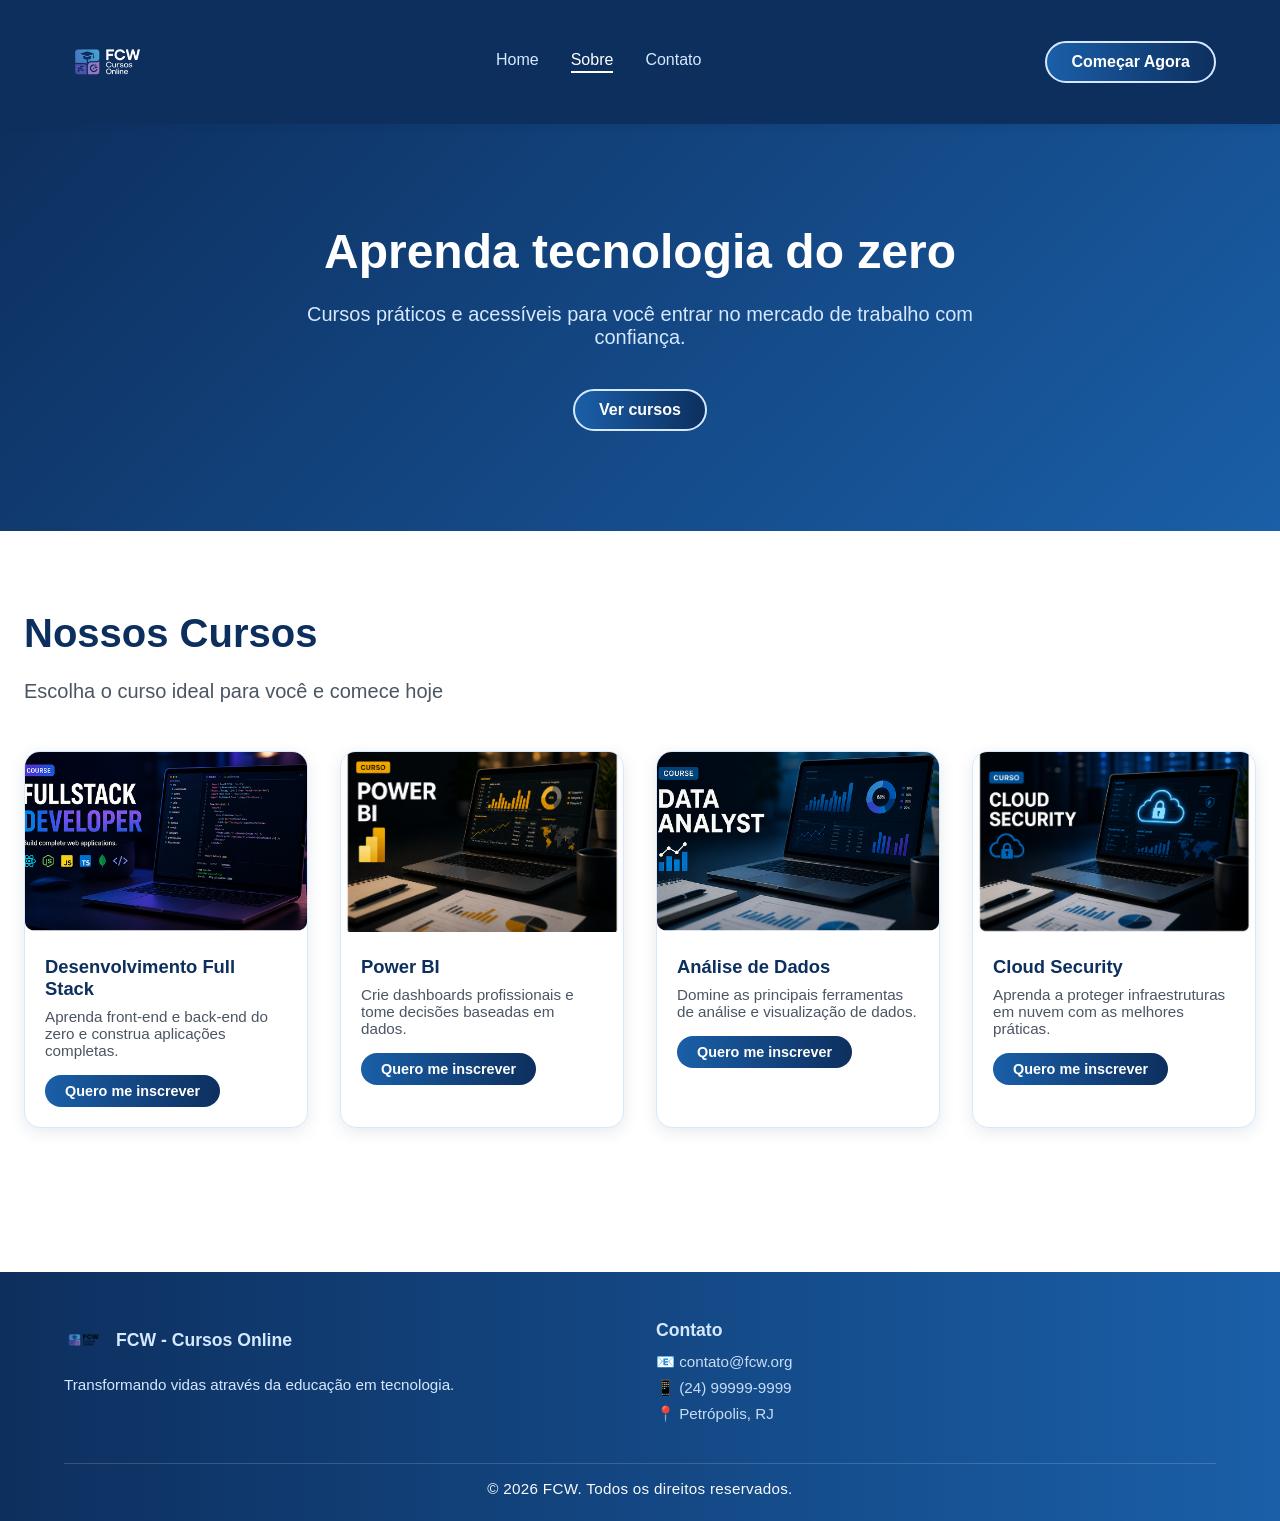
==== index.html @ c88a303c "Realizei algumas alteracoes" ====
<!DOCTYPE html>
<html lang="pt-BR">
<head>
    <meta charset="UTF-8">
    <meta name="viewport" content="width=device-width, initial-scale=1.0">
    <link rel="stylesheet" href="css/style.css">
    <script src = "/js/script.js"></script>
    <title>FCW Cursos</title>
</head>
<body>
   <header class="header">
    <div class="container header-content">
      <a href="../index.html" class="logo">
        <img src="./img/Logo_white_text.png" alt="Logo FCW Cursos Online">
      </a>
      <nav class="nav">
        <a href="../index.html" class="nav-link">Home</a>
        <a href="./pages/aboutus.html" class="nav-link active">Sobre</a>
        <a href="./pages/contact.html" class="nav-link">Contato</a>
      </nav>
      <a href="../index.html#start" class="btn-primary">Começar Agora</a>
    </div>
  </header>

  <section class="hero-index" id="start">
        <div class="container hero-index__conteudo">
            <h1 class="hero-index__titulo">Aprenda tecnologia do zero</h1>
            <p class="hero-index__subtitulo">
                Cursos práticos e acessíveis para você entrar no mercado de trabalho com confiança.
            </p>
            <a href="#cursos" class="btn-primary">Ver cursos</a>
        </div>
    </section>
 
    <!-- Cursos -->
    <main id="cursos" class="section">
        <div class="container">
            <div class="text-center mb-12">
                <h2 class="section-title">Nossos Cursos</h2>
                <p class="section-subtitle">Escolha o curso ideal para você e comece hoje</p>
            </div>
 
            <div class="grid-cursos">
 
                <div class="curso-card">
                    <img src="img/FullStack.png" alt="Curso Desenvolvimento Full Stack" class="curso-card__img">
                    <div class="curso-card__corpo">
                        <h3 class="curso-card__titulo">Desenvolvimento Full Stack</h3>
                        <p class="curso-card__texto">Aprenda front-end e back-end do zero e construa aplicações completas.</p>
                        <a href="pages/contact.html" class="curso-card__btn">Quero me inscrever</a>
                    </div>
                </div>
 
                <div class="curso-card">
                    <img src="img/PowerBI.png" alt="Curso Power BI" class="curso-card__img">
                    <div class="curso-card__corpo">
                        <h3 class="curso-card__titulo">Power BI</h3>
                        <p class="curso-card__texto">Crie dashboards profissionais e tome decisões baseadas em dados.</p>
                        <a href="pages/contact.html" class="curso-card__btn">Quero me inscrever</a>
                    </div>
                </div>
 
                <div class="curso-card">
                    <img src="img/Analise_de_dados.png" alt="Curso Análise de Dados" class="curso-card__img">
                    <div class="curso-card__corpo">
                        <h3 class="curso-card__titulo">Análise de Dados</h3>
                        <p class="curso-card__texto">Domine as principais ferramentas de análise e visualização de dados.</p>
                        <a href="pages/contact.html" class="curso-card__btn">Quero me inscrever</a>
                    </div>
                </div>
 
                <div class="curso-card">
                    <img src="img/cloudSecurity.png" alt="Curso Cloud Security" class="curso-card__img">
                    <div class="curso-card__corpo">
                        <h3 class="curso-card__titulo">Cloud Security</h3>
                        <p class="curso-card__texto">Aprenda a proteger infraestruturas em nuvem com as melhores práticas.</p>
                        <a href="pages/contact.html" class="curso-card__btn">Quero me inscrever</a>
                    </div>
                </div>
 
            </div>
        </div>
    </main>
 
    <!-- Footer -->
    <footer class="footer">
        <div class="container">
            <div class="grid-4">
                <div>
                    <div class="footer-logo">
                        <img src="img/Logo.png" alt="Logo FCW Cursos Online">
                        <span class="logo-text">FCW - Cursos Online</span>
                    </div>
                    <p class="footer-text">Transformando vidas através da educação em tecnologia.</p>
                </div>
                <div>
                    <h4 class="footer-title">Contato</h4>
                    <ul class="footer-list">
                        <li>📧 contato@fcw.org</li>
                        <li>📱 (24) 99999-9999</li>
                        <li>📍 Petrópolis, RJ</li>
                    </ul>
                </div>
            </div>
            <div class="footer-bottom">
                <p>© 2026 FCW. Todos os direitos reservados.</p>
            </div>
        </div>
    </footer>
 
</body>
</html>
---- css/style.css ----
*{
    margin: 0;
    box-sizing: border-box;
}
body{
    font-family: sans-serif;
    font-size: 16px;
    color: #111827;
    background-color: #ffffff;
}

.header {
    width: 100%;
    background: #0d2f5e;
    position: sticky;
    top: 0;
    z-index: 20;
    box-shadow: 0 2px 8px rgba(13, 47, 94, 0.2);
    padding: 0;
}

.header .header-content {
    display: flex;
    align-items: center;
    justify-content: space-between;
    max-width: 1200px;
    margin: 0 auto;
    padding: 18px 24px;
}

.header .logo {
    display: flex;
    align-items: center;
    text-decoration: none;
    gap: 30px;
}

.header .logo img {
    height: 88px;
    width: 88px;
    object-fit: contain;
}

.header .logo-text {
    font-weight: bold;
    font-size: 1.5rem;
    color: #d6e8ff;
}

.header .nav {
    display: flex;
    gap: 32px;
}

.header .nav-link {
    color: #d6e8ff;
    text-decoration: none;
    font-size: 1rem;
    font-weight: 500;
    transition: color 0.2s;
}

.header .nav-link.active,
.header .nav-link:hover {
    color: #ffffff;
    border-bottom: 2px solid #ffffff;
    padding-bottom: 2px;
}

.header .btn-primary {
    padding: 10px 24px;
    background: linear-gradient(90deg, #1a5fa8 0%, #0d2f5e 100%);
    color: #fff;
    border: 2px solid #d6e8ff;
    border-radius: 24px;
    text-decoration: none;
    font-size: 1rem;
    font-weight: 600;
    transition: filter 0.2s;
}

 .btn-primary {
    display: inline-block;
    padding: 10px 24px;
    background: linear-gradient(90deg, #1a5fa8 0%, #0d2f5e 100%);
    color: #fff;
    border: 2px solid #d6e8ff;
    border-radius: 24px;
    text-decoration: none;
    font-size: 1rem;
    font-weight: 600;
    transition: filter 0.2s;
}

.btn-primary:hover {
    filter: brightness(1.2);
}

.hero-about {
    background: linear-gradient(135deg, #f0f6ff 0%, #d6e8ff 50%, #ffffff 100%);
    padding: 80px 24px;
}

.hero-title {
    font-size: 3rem;
    font-weight: bold;
    color: #0d2f5e;
    margin-bottom: 24px;
}

.hero-subtitle {
    font-size: 1.25rem;
    color: #4b5563;
    max-width: 768px;
    margin: 0 auto;
}

/* Mission Section */
.section {
    padding: 80px 24px;
    background: #ffffff;
}

.section.bg-gray {
    background: #f4f7fb;
}

.section.bg-gradient-light {
    background: linear-gradient(135deg, #f0f6ff 0%, #d6e8ff 100%);
}

.section-title {
    font-size: 2.5rem;
    font-weight: bold;
    color: #0d2f5e;
    margin-bottom: 24px;
}

.section-subtitle {
    font-size: 1.25rem;
    color: #4b5563;
}

.grid-2 {
    display: grid;
    grid-template-columns: repeat(auto-fit, minmax(300px, 1fr));
    gap: 48px;
    align-items: center;
}

.text-lg {
    font-size: 1.125rem;
    color: #4b5563;
}

.mb-4 {
    margin-bottom: 16px;
}

.mb-12 {
    margin-bottom: 48px;
}

.mission-card {
    background: linear-gradient(135deg, #0d2f5e 0%, #1a5fa8 100%);
    border-radius: 16px;
    padding: 48px;
    color: white;
}

.mission-item {
    display: flex;
    align-items: center;
    gap: 16px;
    margin-bottom: 24px;
}

.mission-item:last-child {
    margin-bottom: 0;
}

.mission-icon {
    width: 64px;
    height: 64px;
    border-radius: 50%;
    background: rgba(255, 255, 255, 0.2);
    backdrop-filter: blur(10px);
    display: flex;
    align-items: center;
    justify-content: center;
    font-size: 2rem;
    flex-shrink: 0;
}

.mission-item-title {
    font-size: 1.25rem;
    font-weight: bold;
    margin-bottom: 4px;
}

.mission-item-text {
    color: #d6e8ff;
}

/* Timeline */
.timeline {
    max-width: 768px;
    margin: 0 auto;
}

.timeline-item {
    display: flex;
    gap: 24px;
    margin-bottom: 32px;
}

.timeline-year {
    width: 64px;
    height: 64px;
    border-radius: 50%;
    background: #1a5fa8;
    color: white;
    display: flex;
    align-items: center;
    justify-content: center;
    font-weight: bold;
    flex-shrink: 0;
}

.timeline-year.gradient {
    background: linear-gradient(135deg, #0d2f5e 0%, #1a5fa8 100%);
}

.timeline-content {
    flex: 1;
}

.timeline-title {
    font-size: 1.25rem;
    font-weight: bold;
    color: #111827;
    margin-bottom: 8px;
}

.timeline-text {
    color: #4b5563;
}

/* Team */
.grid-4 {
    display: grid;
    grid-template-columns: repeat(auto-fit, minmax(200px, 1fr));
    gap: 32px;
}

.team-member {
    text-align: center;
}


.team-name {
    font-size: 1.25rem;
    font-weight: bold;
    color: #111827;
    margin-bottom: 4px;
}

.team-role {
    color: #1a5fa8;
    margin-bottom: 8px;
}

.team-bio {
    font-size: 0.875rem;
    color: #4b5563;
}

/* Values */
.grid-3 {
    display: grid;
    grid-template-columns: repeat(auto-fit, minmax(250px, 1fr));
    gap: 32px;
}

.value-card {
    background: white;
    padding: 32px;
    border-radius: 16px;
    box-shadow: 0 10px 15px -3px rgba(0, 0, 0, 0.1);
}
.value-card:hover {
    transform: translateY(-5px);
}

.value-icon {
    width: 64px;
    height: 64px;
    border-radius: 50%;
    background: #d6e8ff;
    display: flex;
    align-items: center;
    justify-content: center;
    font-size: 2rem;
    margin-bottom: 16px;
}

.value-title {
    font-size: 1.25rem;
    font-weight: bold;
    color: #0d2f5e;
    margin-bottom: 12px;
}

.value-text {
    color: #4b5563;
}


.footer {
    background: linear-gradient(90deg, #0d2f5e 0%, #1a5fa8 100%);
    color: #fff;
    padding: 48px 0 24px 0;
    margin-top: 64px;
}

.footer .container {
    max-width: 1200px;
    margin: 0 auto;
    padding: 0 24px;
}

.footer .grid-4 {
    display: grid;
    grid-template-columns: repeat(auto-fit, minmax(220px, 1fr));
    gap: 32px;
    margin-bottom: 32px;
}



.footer-logo {
    display: flex;
    align-items: center;
    font-size: 1.7rem;
    font-weight: bold;
    color: #fff;
    margin-bottom: 16px;
    gap: 12px;
}

.footer-logo img {
    height: 40px;
    width: 40px;
    object-fit: contain;
}
.logo-text{
    font-weight: bold;
    font-size: 1.1rem;
    color: #d6e8ff;
}
.footer-text{
    font-size:0.95rem;
    color: #d6e8ff;
    
}
.footer-title {
    font-size: 1.1rem;
    font-weight: 600;
    margin-bottom: 12px;
    color: #d6e8ff;
}
.footer-list {
    list-style: none;
    padding: 0;
    margin: 0;
}
.footer-list li {
    font-size: 0.95rem;
    color: #c8dcf5;
    margin-bottom: 8px;
}
.footer-bottom {
    border-top: 1px solid rgba(255, 255, 255, 0.16);
    padding-top: 16px;
    text-align: center;
    color: #f9fafb;
    font-size: 0.95rem;
    letter-spacing: 0.02em;
}

.hero-index {
    background: linear-gradient(135deg, #0d2f5e 0%, #1a5fa8 100%);
    padding: 100px 24px;
    text-align: center;
}

.hero-index__conteudo {
    max-width: 700px;
    margin: 0 auto;
}

.hero-index__titulo {
    font-size: 3rem;
    font-weight: bold;
    color: #ffffff;
    margin-bottom: 24px;
}

.hero-index__subtitulo {
    font-size: 1.25rem;
    color: #d6e8ff;
    margin-bottom: 40px;
}

.grid-cursos {
    display: grid;
    grid-template-columns: repeat(auto-fit, minmax(240px, 1fr));
    gap: 32px;
}

.curso-card {
    background: #ffffff;
    border: 1px solid #d6e8ff;
    border-radius: 16px;
    box-shadow: 0 4px 16px rgba(13, 47, 94, 0.10);
    overflow: hidden;
    transition: transform 0.2s, box-shadow 0.2s;
}

.curso-card:hover {
    transform: translateY(-5px);
    box-shadow: 0 8px 24px rgba(13, 47, 94, 0.15);
}

.curso-card__img {
    width: 100%;
    height: 180px;
    object-fit: cover;
}

.curso-card__corpo {
    padding: 20px;
}

.curso-card__titulo {
    font-size: 1.15rem;
    font-weight: bold;
    color: #0d2f5e;
    margin-bottom: 8px;
}

.curso-card__texto {
    font-size: 0.95rem;
    color: #4b5563;
    margin-bottom: 16px;
}

.curso-card__btn {
    display: inline-block;
    padding: 8px 20px;
    background: linear-gradient(90deg, #1a5fa8 0%, #0d2f5e 100%);
    color: #ffffff;
    border-radius: 24px;
    text-decoration: none;
    font-size: 0.9rem;
    font-weight: 600;
    transition: filter 0.2s;
}

.curso-card__btn:hover {
    filter: brightness(1.2);
}


@media (max-width: 768px) {
    .hero-index__titulo { font-size: 2rem; }
    .hero-index__subtitulo { font-size: 1rem; }
}

@media (max-width: 480px) {
    .hero-index { padding: 60px 16px; }
    .hero-index__titulo { font-size: 1.6rem; }
}
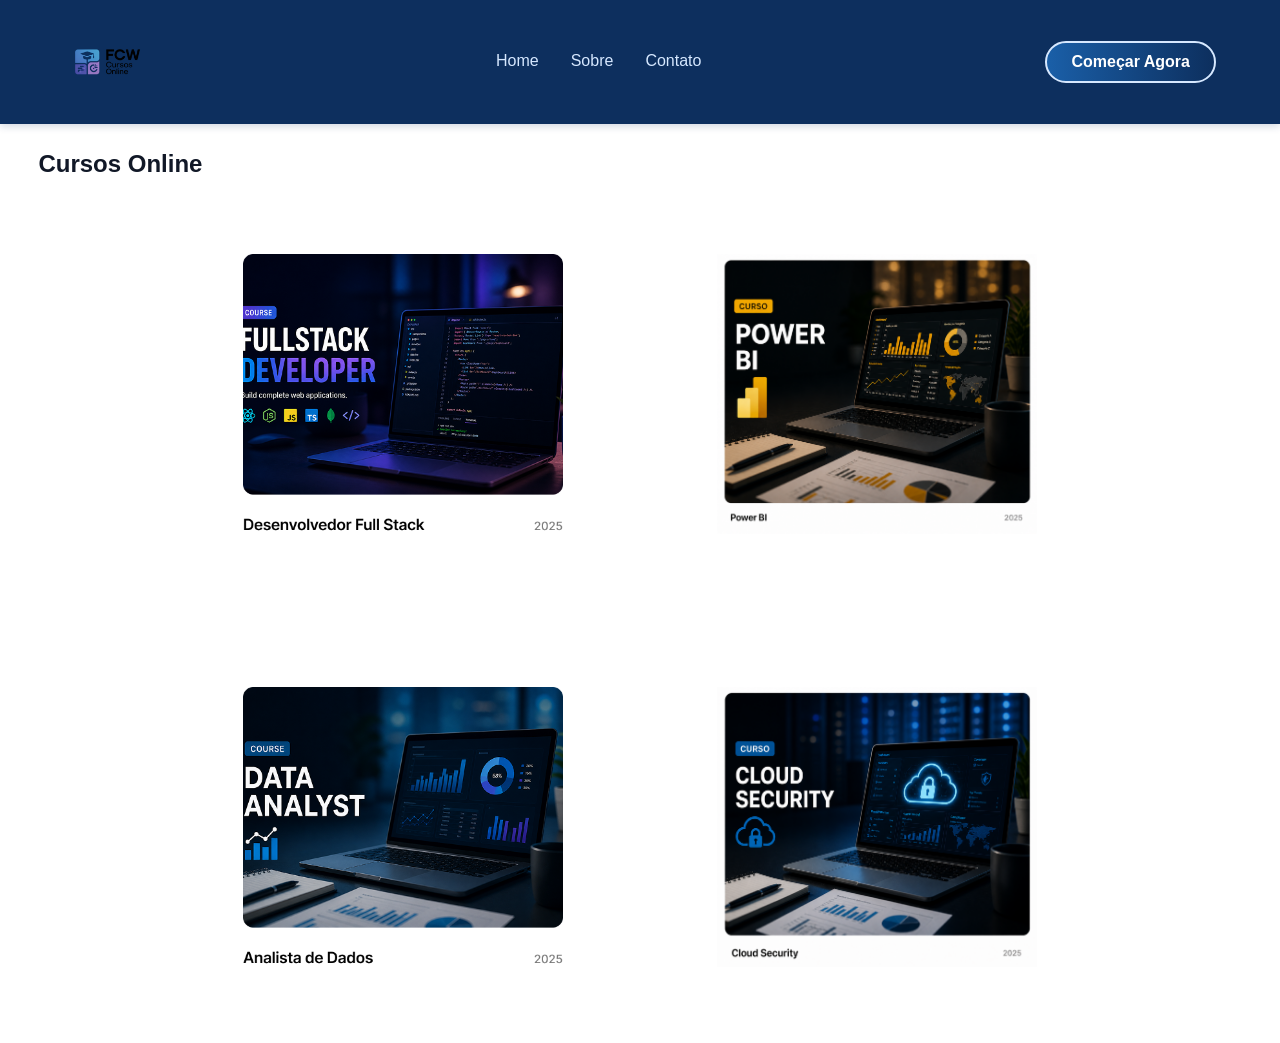
==== commit c4b9667a: "aplicando estilo na index" ====
--- a/index.html
+++ b/index.html
@@ -3,7 +3,7 @@
 <head>
     <meta charset="UTF-8">
     <meta name="viewport" content="width=device-width, initial-scale=1.0">
-    <link rel="stylesheet" href="css/style.css">
+    <link rel="stylesheet" href="/css/style.css">
     <script src = "/js/script.js"></script>
     <title>FCW Cursos</title>
 </head>
@@ -11,102 +11,40 @@
    <header class="header">
     <div class="container header-content">
       <a href="../index.html" class="logo">
-        <img src="./img/Logo_white_text.png" alt="Logo FCW Cursos Online">
+        <img src="./img/Logo.png" alt="Logo FCW Cursos Online">
       </a>
       <nav class="nav">
-        <a href="../index.html" class="nav-link">Home</a>
-        <a href="./pages/aboutus.html" class="nav-link active">Sobre</a>
+        <a  href="../index.html" class="nav-link">Home</a>
+        <a href="./pages/aboutus.html" class="nav-link">Sobre</a>
         <a href="./pages/contact.html" class="nav-link">Contato</a>
       </nav>
       <a href="../index.html#start" class="btn-primary">Começar Agora</a>
     </div>
   </header>
 
-  <section class="hero-index" id="start">
-        <div class="container hero-index__conteudo">
-            <h1 class="hero-index__titulo">Aprenda tecnologia do zero</h1>
-            <p class="hero-index__subtitulo">
-                Cursos práticos e acessíveis para você entrar no mercado de trabalho com confiança.
-            </p>
-            <a href="#cursos" class="btn-primary">Ver cursos</a>
-        </div>
-    </section>
- 
-    <!-- Cursos -->
-    <main id="cursos" class="section">
-        <div class="container">
-            <div class="text-center mb-12">
-                <h2 class="section-title">Nossos Cursos</h2>
-                <p class="section-subtitle">Escolha o curso ideal para você e comece hoje</p>
-            </div>
- 
-            <div class="grid-cursos">
- 
-                <div class="curso-card">
-                    <img src="img/FullStack.png" alt="Curso Desenvolvimento Full Stack" class="curso-card__img">
-                    <div class="curso-card__corpo">
-                        <h3 class="curso-card__titulo">Desenvolvimento Full Stack</h3>
-                        <p class="curso-card__texto">Aprenda front-end e back-end do zero e construa aplicações completas.</p>
-                        <a href="pages/contact.html" class="curso-card__btn">Quero me inscrever</a>
-                    </div>
-                </div>
- 
-                <div class="curso-card">
-                    <img src="img/PowerBI.png" alt="Curso Power BI" class="curso-card__img">
-                    <div class="curso-card__corpo">
-                        <h3 class="curso-card__titulo">Power BI</h3>
-                        <p class="curso-card__texto">Crie dashboards profissionais e tome decisões baseadas em dados.</p>
-                        <a href="pages/contact.html" class="curso-card__btn">Quero me inscrever</a>
-                    </div>
-                </div>
- 
-                <div class="curso-card">
-                    <img src="img/Analise_de_dados.png" alt="Curso Análise de Dados" class="curso-card__img">
-                    <div class="curso-card__corpo">
-                        <h3 class="curso-card__titulo">Análise de Dados</h3>
-                        <p class="curso-card__texto">Domine as principais ferramentas de análise e visualização de dados.</p>
-                        <a href="pages/contact.html" class="curso-card__btn">Quero me inscrever</a>
-                    </div>
-                </div>
- 
-                <div class="curso-card">
-                    <img src="img/cloudSecurity.png" alt="Curso Cloud Security" class="curso-card__img">
-                    <div class="curso-card__corpo">
-                        <h3 class="curso-card__titulo">Cloud Security</h3>
-                        <p class="curso-card__texto">Aprenda a proteger infraestruturas em nuvem com as melhores práticas.</p>
-                        <a href="pages/contact.html" class="curso-card__btn">Quero me inscrever</a>
-                    </div>
-                </div>
- 
-            </div>
-        </div>
+    <main> 
+      <article>
+        <h1 class = "tituloPrincial">Cursos Online</h1>
+      </article>
+      
+      <div class="imagensPrincipal">
+        <img class = "imagensPrincipal__fotos" src="img/FullStack.png" alt="Curso Desenvolvimento Full Stack">
+        <img class = "imagensPrincipal__fotos"src="img/PowerBI.png" alt="Power BI">
+        <img class = "imagensPrincipal__fotos"src="img/Analise_de_dados.png" alt="Analista de Dados">
+        <img class = "imagensPrincipal__fotos"src="img/cloudSecurity.png" alt="Cloud Security">
+      </div>
     </main>
- 
-    <!-- Footer -->
-    <footer class="footer">
-        <div class="container">
-            <div class="grid-4">
-                <div>
-                    <div class="footer-logo">
-                        <img src="img/Logo.png" alt="Logo FCW Cursos Online">
-                        <span class="logo-text">FCW - Cursos Online</span>
-                    </div>
-                    <p class="footer-text">Transformando vidas através da educação em tecnologia.</p>
-                </div>
-                <div>
-                    <h4 class="footer-title">Contato</h4>
-                    <ul class="footer-list">
-                        <li>📧 contato@fcw.org</li>
-                        <li>📱 (24) 99999-9999</li>
-                        <li>📍 Petrópolis, RJ</li>
-                    </ul>
-                </div>
-            </div>
-            <div class="footer-bottom">
-                <p>© 2026 FCW. Todos os direitos reservados.</p>
-            </div>
-        </div>
-    </footer>
- 
+    <footer>  </footer>
+
+    <div vw class="enabled">
+  <div vw-access-button class="active"></div>
+  <div vw-plugin-wrapper>
+    <div class="vw-plugin-top-wrapper"></div>
+  </div>
+</div>
+<script src="https://vlibras.gov.br/app/vlibras-plugin.js"></script>
+<script>
+  new window.VLibras.Widget('https://vlibras.gov.br/app');
+</script>
 </body>
 </html>
--- a/css/style.css
+++ b/css/style.css
@@ -7,6 +7,10 @@
     font-size: 16px;
     color: #111827;
     background-color: #ffffff;
+}
+
+body:focus-visible{
+    outline: 2px solid #99582a;
 }
 
 .header {
@@ -52,19 +56,21 @@
     gap: 32px;
 }
 
-.header .nav-link {
+.nav-link{
     color: #d6e8ff;
     text-decoration: none;
     font-size: 1rem;
     font-weight: 500;
-    transition: color 0.2s;
-}
-
-.header .nav-link.active,
-.header .nav-link:hover {
+    transition:  0.3s;
+    border-bottom: 2px solid transparent;
+}
+
+
+.nav-link:hover {
     color: #ffffff;
     border-bottom: 2px solid #ffffff;
-    padding-bottom: 2px;
+    /* padding-bottom: 2px; */
+     transform: scale(1.03);
 }
 
 .header .btn-primary {
@@ -79,20 +85,7 @@
     transition: filter 0.2s;
 }
 
- .btn-primary {
-    display: inline-block;
-    padding: 10px 24px;
-    background: linear-gradient(90deg, #1a5fa8 0%, #0d2f5e 100%);
-    color: #fff;
-    border: 2px solid #d6e8ff;
-    border-radius: 24px;
-    text-decoration: none;
-    font-size: 1rem;
-    font-weight: 600;
-    transition: filter 0.2s;
-}
-
-.btn-primary:hover {
+.header .btn-primary:hover {
     filter: brightness(1.2);
 }
 
@@ -315,7 +308,7 @@
     color: #4b5563;
 }
 
-
+/** Footer */
 .footer {
     background: linear-gradient(90deg, #0d2f5e 0%, #1a5fa8 100%);
     color: #fff;
@@ -388,96 +381,25 @@
     letter-spacing: 0.02em;
 }
 
-.hero-index {
-    background: linear-gradient(135deg, #0d2f5e 0%, #1a5fa8 100%);
-    padding: 100px 24px;
-    text-align: center;
-}
-
-.hero-index__conteudo {
-    max-width: 700px;
-    margin: 0 auto;
-}
-
-.hero-index__titulo {
-    font-size: 3rem;
-    font-weight: bold;
-    color: #ffffff;
-    margin-bottom: 24px;
-}
-
-.hero-index__subtitulo {
-    font-size: 1.25rem;
-    color: #d6e8ff;
-    margin-bottom: 40px;
-}
-
-.grid-cursos {
-    display: grid;
-    grid-template-columns: repeat(auto-fit, minmax(240px, 1fr));
-    gap: 32px;
-}
-
-.curso-card {
-    background: #ffffff;
-    border: 1px solid #d6e8ff;
-    border-radius: 16px;
-    box-shadow: 0 4px 16px rgba(13, 47, 94, 0.10);
-    overflow: hidden;
-    transition: transform 0.2s, box-shadow 0.2s;
-}
-
-.curso-card:hover {
-    transform: translateY(-5px);
-    box-shadow: 0 8px 24px rgba(13, 47, 94, 0.15);
-}
-
-.curso-card__img {
-    width: 100%;
-    height: 180px;
-    object-fit: cover;
-}
-
-.curso-card__corpo {
-    padding: 20px;
-}
-
-.curso-card__titulo {
-    font-size: 1.15rem;
-    font-weight: bold;
-    color: #0d2f5e;
-    margin-bottom: 8px;
-}
-
-.curso-card__texto {
-    font-size: 0.95rem;
-    color: #4b5563;
-    margin-bottom: 16px;
-}
-
-.curso-card__btn {
-    display: inline-block;
-    padding: 8px 20px;
-    background: linear-gradient(90deg, #1a5fa8 0%, #0d2f5e 100%);
-    color: #ffffff;
-    border-radius: 24px;
-    text-decoration: none;
-    font-size: 0.9rem;
-    font-weight: 600;
-    transition: filter 0.2s;
-}
-
-.curso-card__btn:hover {
-    filter: brightness(1.2);
-}
-
-
-@media (max-width: 768px) {
-    .hero-index__titulo { font-size: 2rem; }
-    .hero-index__subtitulo { font-size: 1rem; }
-}
-
-@media (max-width: 480px) {
-    .hero-index { padding: 60px 16px; }
-    .hero-index__titulo { font-size: 1.6rem; }
-}
+.tituloPrincial{
+    font-family: Arial, Helvetica, sans-serif;
+    margin-left: 3%;
+    margin-top: 2%;
+    width: 17%;
+}
+
+.imagensPrincipal{
+    display: flex;
+    flex-wrap: wrap;
+    justify-content: center;
+}
+
+.imagensPrincipal__fotos{
+    width: 25%;
+    margin: 6%;
+    transition: 0.3s;
+}
+.imagensPrincipal__fotos:hover{
+    transform: scale(1.05);
+    box-shadow: 0 0 40px yellow;
+}
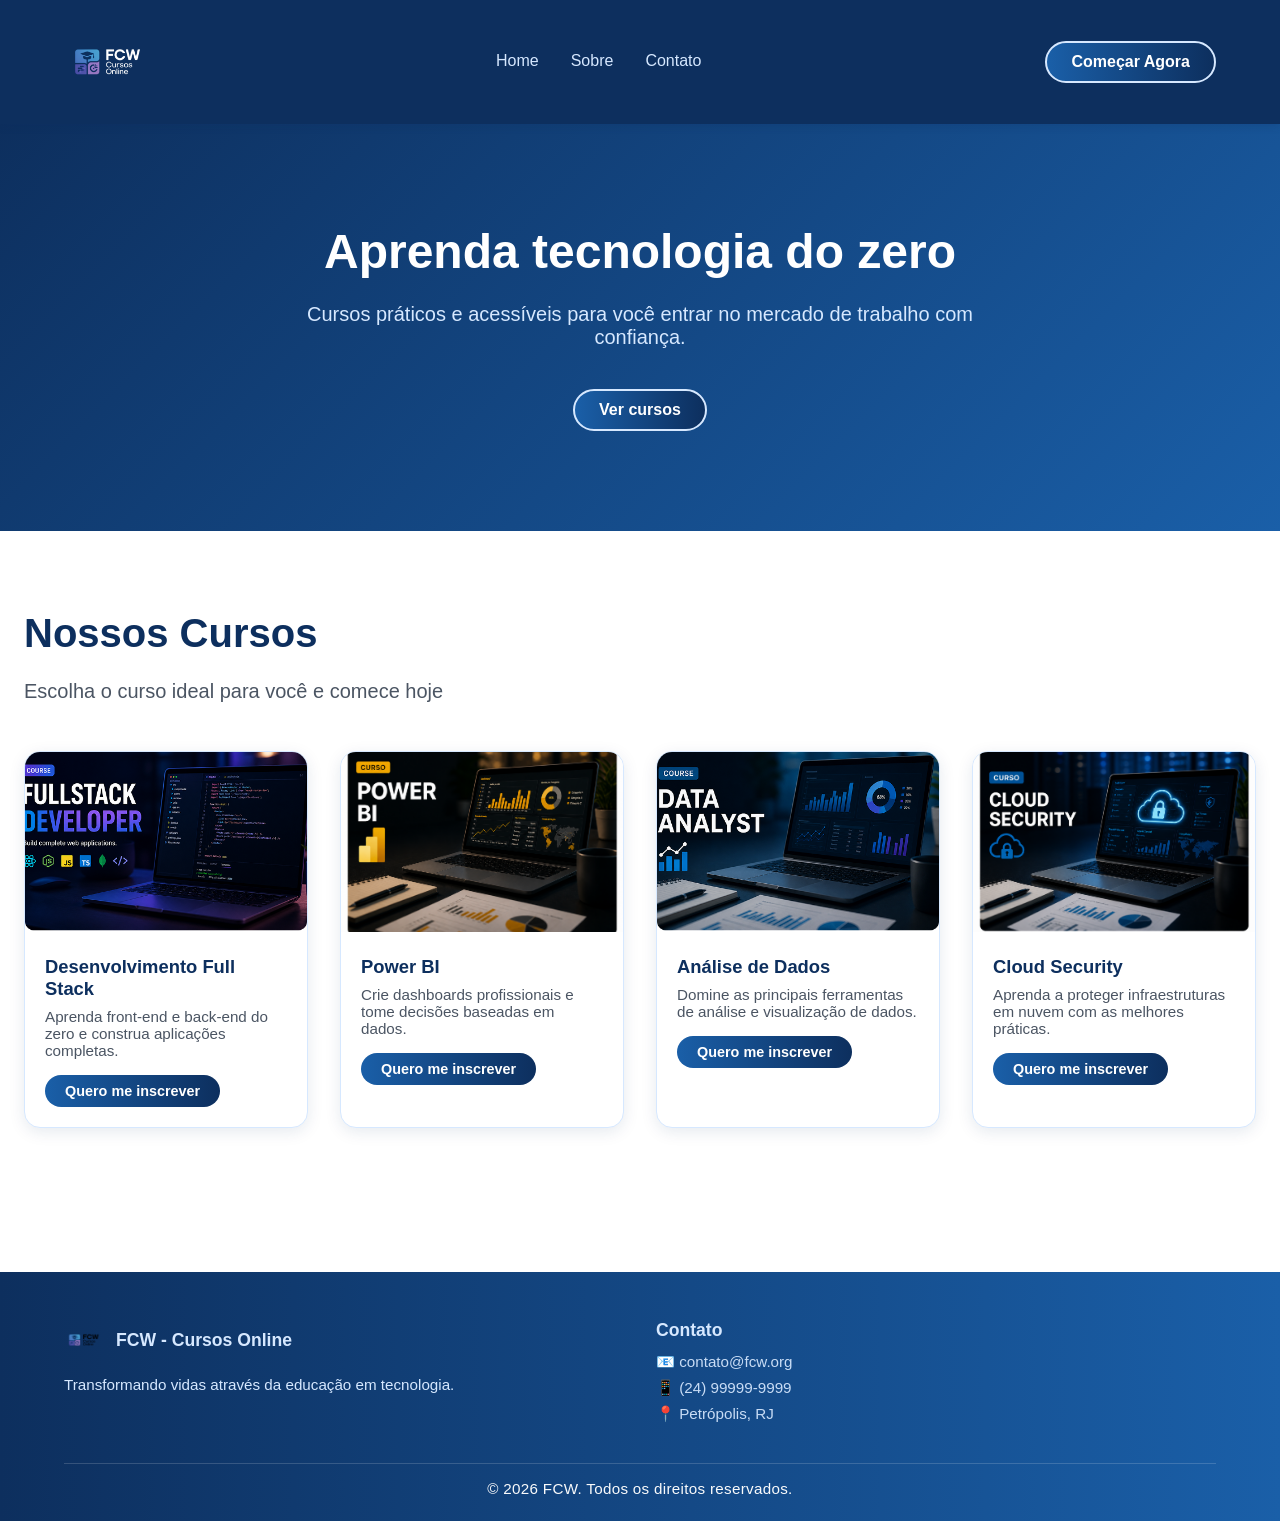
==== commit b8a1964d: "fazendo merge com Gabriela" ====
--- a/index.html
+++ b/index.html
@@ -3,7 +3,7 @@
 <head>
     <meta charset="UTF-8">
     <meta name="viewport" content="width=device-width, initial-scale=1.0">
-    <link rel="stylesheet" href="/css/style.css">
+    <link rel="stylesheet" href="css/style.css">
     <script src = "/js/script.js"></script>
     <title>FCW Cursos</title>
 </head>
@@ -11,7 +11,8 @@
    <header class="header">
     <div class="container header-content">
       <a href="../index.html" class="logo">
-        <img src="./img/Logo.png" alt="Logo FCW Cursos Online">
+
+        <img src="./img/Logo_white_text.png" alt="Logo FCW Cursos Online">
       </a>
       <nav class="nav">
         <a  href="../index.html" class="nav-link">Home</a>
@@ -21,30 +22,90 @@
       <a href="../index.html#start" class="btn-primary">Começar Agora</a>
     </div>
   </header>
-
-    <main> 
-      <article>
-        <h1 class = "tituloPrincial">Cursos Online</h1>
-      </article>
-      
-      <div class="imagensPrincipal">
-        <img class = "imagensPrincipal__fotos" src="img/FullStack.png" alt="Curso Desenvolvimento Full Stack">
-        <img class = "imagensPrincipal__fotos"src="img/PowerBI.png" alt="Power BI">
-        <img class = "imagensPrincipal__fotos"src="img/Analise_de_dados.png" alt="Analista de Dados">
-        <img class = "imagensPrincipal__fotos"src="img/cloudSecurity.png" alt="Cloud Security">
-      </div>
+  <section class="hero-index" id="start">
+        <div class="container hero-index__conteudo">
+            <h1 class="hero-index__titulo">Aprenda tecnologia do zero</h1>
+            <p class="hero-index__subtitulo">
+                Cursos práticos e acessíveis para você entrar no mercado de trabalho com confiança.
+            </p>
+            <a href="#cursos" class="btn-primary">Ver cursos</a>
+        </div>
+    </section>
+ 
+    <!-- Cursos -->
+    <main id="cursos" class="section">
+        <div class="container">
+            <div class="text-center mb-12">
+                <h2 class="section-title">Nossos Cursos</h2>
+                <p class="section-subtitle">Escolha o curso ideal para você e comece hoje</p>
+            </div>
+ 
+            <div class="grid-cursos">
+ 
+                <div class="curso-card">
+                    <img src="img/FullStack.png" alt="Curso Desenvolvimento Full Stack" class="curso-card__img">
+                    <div class="curso-card__corpo">
+                        <h3 class="curso-card__titulo">Desenvolvimento Full Stack</h3>
+                        <p class="curso-card__texto">Aprenda front-end e back-end do zero e construa aplicações completas.</p>
+                        <a href="pages/contact.html" class="curso-card__btn">Quero me inscrever</a>
+                    </div>
+                </div>
+ 
+                <div class="curso-card">
+                    <img src="img/PowerBI.png" alt="Curso Power BI" class="curso-card__img">
+                    <div class="curso-card__corpo">
+                        <h3 class="curso-card__titulo">Power BI</h3>
+                        <p class="curso-card__texto">Crie dashboards profissionais e tome decisões baseadas em dados.</p>
+                        <a href="pages/contact.html" class="curso-card__btn">Quero me inscrever</a>
+                    </div>
+                </div>
+ 
+                <div class="curso-card">
+                    <img src="img/Analise_de_dados.png" alt="Curso Análise de Dados" class="curso-card__img">
+                    <div class="curso-card__corpo">
+                        <h3 class="curso-card__titulo">Análise de Dados</h3>
+                        <p class="curso-card__texto">Domine as principais ferramentas de análise e visualização de dados.</p>
+                        <a href="pages/contact.html" class="curso-card__btn">Quero me inscrever</a>
+                    </div>
+                </div>
+ 
+                <div class="curso-card">
+                    <img src="img/cloudSecurity.png" alt="Curso Cloud Security" class="curso-card__img">
+                    <div class="curso-card__corpo">
+                        <h3 class="curso-card__titulo">Cloud Security</h3>
+                        <p class="curso-card__texto">Aprenda a proteger infraestruturas em nuvem com as melhores práticas.</p>
+                        <a href="pages/contact.html" class="curso-card__btn">Quero me inscrever</a>
+                    </div>
+                </div>
+ 
+            </div>
+        </div>
     </main>
-    <footer>  </footer>
-
-    <div vw class="enabled">
-  <div vw-access-button class="active"></div>
-  <div vw-plugin-wrapper>
-    <div class="vw-plugin-top-wrapper"></div>
-  </div>
-</div>
-<script src="https://vlibras.gov.br/app/vlibras-plugin.js"></script>
-<script>
-  new window.VLibras.Widget('https://vlibras.gov.br/app');
-</script>
+ 
+    <!-- Footer -->
+    <footer class="footer">
+        <div class="container">
+            <div class="grid-4">
+                <div>
+                    <div class="footer-logo">
+                        <img src="img/Logo.png" alt="Logo FCW Cursos Online">
+                        <span class="logo-text">FCW - Cursos Online</span>
+                    </div>
+                    <p class="footer-text">Transformando vidas através da educação em tecnologia.</p>
+                </div>
+                <div>
+                    <h4 class="footer-title">Contato</h4>
+                    <ul class="footer-list">
+                        <li>📧 contato@fcw.org</li>
+                        <li>📱 (24) 99999-9999</li>
+                        <li>📍 Petrópolis, RJ</li>
+                    </ul>
+                </div>
+            </div>
+            <div class="footer-bottom">
+                <p>© 2026 FCW. Todos os direitos reservados.</p>
+            </div>
+        </div>
+    </footer>
 </body>
 </html>
--- a/css/style.css
+++ b/css/style.css
@@ -85,7 +85,20 @@
     transition: filter 0.2s;
 }
 
-.header .btn-primary:hover {
+ .btn-primary {
+    display: inline-block;
+    padding: 10px 24px;
+    background: linear-gradient(90deg, #1a5fa8 0%, #0d2f5e 100%);
+    color: #fff;
+    border: 2px solid #d6e8ff;
+    border-radius: 24px;
+    text-decoration: none;
+    font-size: 1rem;
+    font-weight: 600;
+    transition: filter 0.2s;
+}
+
+.btn-primary:hover {
     filter: brightness(1.2);
 }
 
@@ -268,7 +281,6 @@
     color: #4b5563;
 }
 
-/* Values */
 .grid-3 {
     display: grid;
     grid-template-columns: repeat(auto-fit, minmax(250px, 1fr));
@@ -308,7 +320,7 @@
     color: #4b5563;
 }
 
-/** Footer */
+
 .footer {
     background: linear-gradient(90deg, #0d2f5e 0%, #1a5fa8 100%);
     color: #fff;
@@ -381,25 +393,96 @@
     letter-spacing: 0.02em;
 }
 
-.tituloPrincial{
-    font-family: Arial, Helvetica, sans-serif;
-    margin-left: 3%;
-    margin-top: 2%;
-    width: 17%;
-}
-
-.imagensPrincipal{
-    display: flex;
-    flex-wrap: wrap;
-    justify-content: center;
-}
-
-.imagensPrincipal__fotos{
-    width: 25%;
-    margin: 6%;
-    transition: 0.3s;
-}
-.imagensPrincipal__fotos:hover{
-    transform: scale(1.05);
-    box-shadow: 0 0 40px yellow;
-}+.hero-index {
+    background: linear-gradient(135deg, #0d2f5e 0%, #1a5fa8 100%);
+    padding: 100px 24px;
+    text-align: center;
+}
+
+.hero-index__conteudo {
+    max-width: 700px;
+    margin: 0 auto;
+}
+
+.hero-index__titulo {
+    font-size: 3rem;
+    font-weight: bold;
+    color: #ffffff;
+    margin-bottom: 24px;
+}
+
+.hero-index__subtitulo {
+    font-size: 1.25rem;
+    color: #d6e8ff;
+    margin-bottom: 40px;
+}
+
+.grid-cursos {
+    display: grid;
+    grid-template-columns: repeat(auto-fit, minmax(240px, 1fr));
+    gap: 32px;
+}
+
+.curso-card {
+    background: #ffffff;
+    border: 1px solid #d6e8ff;
+    border-radius: 16px;
+    box-shadow: 0 4px 16px rgba(13, 47, 94, 0.10);
+    overflow: hidden;
+    transition: transform 0.2s, box-shadow 0.2s;
+}
+
+.curso-card:hover {
+    transform: translateY(-5px);
+    box-shadow: 0 8px 24px rgba(13, 47, 94, 0.15);
+}
+
+.curso-card__img {
+    width: 100%;
+    height: 180px;
+    object-fit: cover;
+}
+
+.curso-card__corpo {
+    padding: 20px;
+}
+
+.curso-card__titulo {
+    font-size: 1.15rem;
+    font-weight: bold;
+    color: #0d2f5e;
+    margin-bottom: 8px;
+}
+
+.curso-card__texto {
+    font-size: 0.95rem;
+    color: #4b5563;
+    margin-bottom: 16px;
+}
+
+.curso-card__btn {
+    display: inline-block;
+    padding: 8px 20px;
+    background: linear-gradient(90deg, #1a5fa8 0%, #0d2f5e 100%);
+    color: #ffffff;
+    border-radius: 24px;
+    text-decoration: none;
+    font-size: 0.9rem;
+    font-weight: 600;
+    transition: filter 0.2s;
+}
+
+.curso-card__btn:hover {
+    filter: brightness(1.2);
+}
+
+
+@media (max-width: 768px) {
+    .hero-index__titulo { font-size: 2rem; }
+    .hero-index__subtitulo { font-size: 1rem; }
+}
+
+@media (max-width: 480px) {
+    .hero-index { padding: 60px 16px; }
+    .hero-index__titulo { font-size: 1.6rem; }
+}
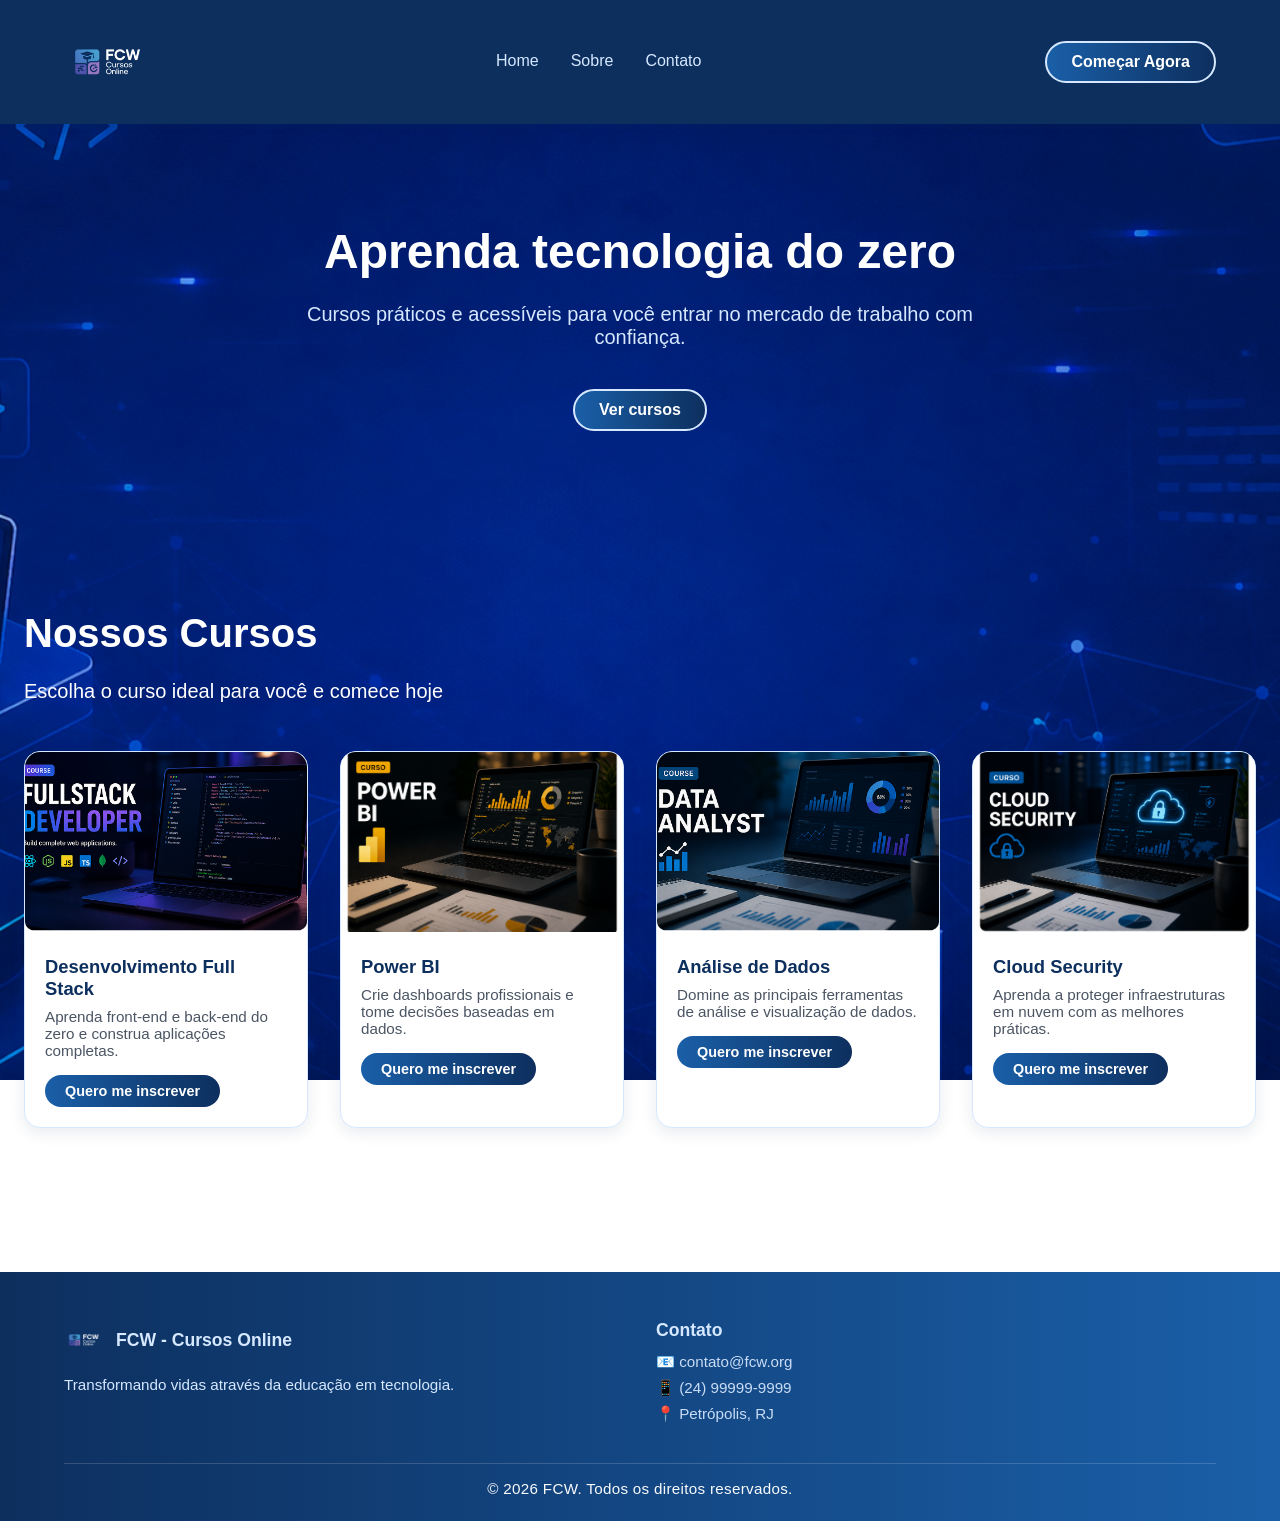
==== commit 5d3c058f: "Mudanças-Layout" ====
--- a/index.html
+++ b/index.html
@@ -8,6 +8,7 @@
     <title>FCW Cursos</title>
 </head>
 <body>
+  <div class="parallax"></div>
    <header class="header">
     <div class="container header-content">
       <a href="../index.html" class="logo">
@@ -88,7 +89,7 @@
             <div class="grid-4">
                 <div>
                     <div class="footer-logo">
-                        <img src="img/Logo.png" alt="Logo FCW Cursos Online">
+                        <img src="img/Logo_white_text.png" alt="Logo FCW Cursos Online">
                         <span class="logo-text">FCW - Cursos Online</span>
                     </div>
                     <p class="footer-text">Transformando vidas através da educação em tecnologia.</p>
@@ -107,5 +108,15 @@
             </div>
         </div>
     </footer>
+     <div vw class="enabled">
+  <div vw-access-button class="active"></div>
+  <div vw-plugin-wrapper>
+    <div class="vw-plugin-top-wrapper"></div>
+  </div>
+</div>
+<script src="https://vlibras.gov.br/app/vlibras-plugin.js"></script>
+<script>
+  new window.VLibras.Widget('https://vlibras.gov.br/app');
+</script>
 </body>
 </html>
--- a/css/style.css
+++ b/css/style.css
@@ -2,11 +2,15 @@
     margin: 0;
     box-sizing: border-box;
 }
+
+html{
+    scroll-behavior: smooth;
+}
+
 body{
     font-family: sans-serif;
     font-size: 16px;
     color: #111827;
-    background-color: #ffffff;
 }
 
 body:focus-visible{
@@ -100,6 +104,8 @@
 
 .btn-primary:hover {
     filter: brightness(1.2);
+    transform: scale(1.2);
+    transition: 0.5s;
 }
 
 .hero-about {
@@ -124,7 +130,6 @@
 /* Mission Section */
 .section {
     padding: 80px 24px;
-    background: #ffffff;
 }
 
 .section.bg-gray {
@@ -138,13 +143,13 @@
 .section-title {
     font-size: 2.5rem;
     font-weight: bold;
-    color: #0d2f5e;
+    color: #ffffff;
     margin-bottom: 24px;
 }
 
 .section-subtitle {
     font-size: 1.25rem;
-    color: #4b5563;
+    color: #ffffff;
 }
 
 .grid-2 {
@@ -179,6 +184,14 @@
     align-items: center;
     gap: 16px;
     margin-bottom: 24px;
+}
+
+.mission-item:hover{
+    transform: scale(1.4);
+    transition: 1s;
+    background-color: rgb(25, 25, 92);
+    border-radius: 6px;
+    padding: 3%;
 }
 
 .mission-item:last-child {
@@ -263,6 +276,12 @@
     text-align: center;
 }
 
+.team-member:hover {
+    transform: scale(140%);
+    text-align: center;
+    transition: 1s;
+}
+
 
 .team-name {
     font-size: 1.25rem;
@@ -295,6 +314,8 @@
 }
 .value-card:hover {
     transform: translateY(-5px);
+    transition-duration: 0.5s;
+    box-shadow: 15px 15px 20px  rgba(31, 31, 31, 0.490);
 }
 
 .value-icon {
@@ -394,7 +415,6 @@
 }
 
 .hero-index {
-    background: linear-gradient(135deg, #0d2f5e 0%, #1a5fa8 100%);
     padding: 100px 24px;
     text-align: center;
 }
@@ -429,12 +449,13 @@
     border-radius: 16px;
     box-shadow: 0 4px 16px rgba(13, 47, 94, 0.10);
     overflow: hidden;
-    transition: transform 0.2s, box-shadow 0.2s;
 }
 
 .curso-card:hover {
     transform: translateY(-5px);
     box-shadow: 0 8px 24px rgba(13, 47, 94, 0.15);
+    transition-duration: 1s;
+    box-shadow: 15px 15px 20px rgba(31, 31, 31, 0.479);
 }
 
 .curso-card__img {
@@ -474,6 +495,8 @@
 
 .curso-card__btn:hover {
     filter: brightness(1.2);
+    box-shadow: 0 0 40px blue;
+    transition: 1s;
 }
 
 
@@ -486,3 +509,13 @@
     .hero-index { padding: 60px 16px; }
     .hero-index__titulo { font-size: 1.6rem; }
 }
+
+.parallax{
+    position: fixed;
+    top: 0;
+    left: 0;
+    width: 100%;
+    background: url("../img/Plano_de_Fundo.png") center/cover;
+    height: 120%;
+    z-index: -1;
+}
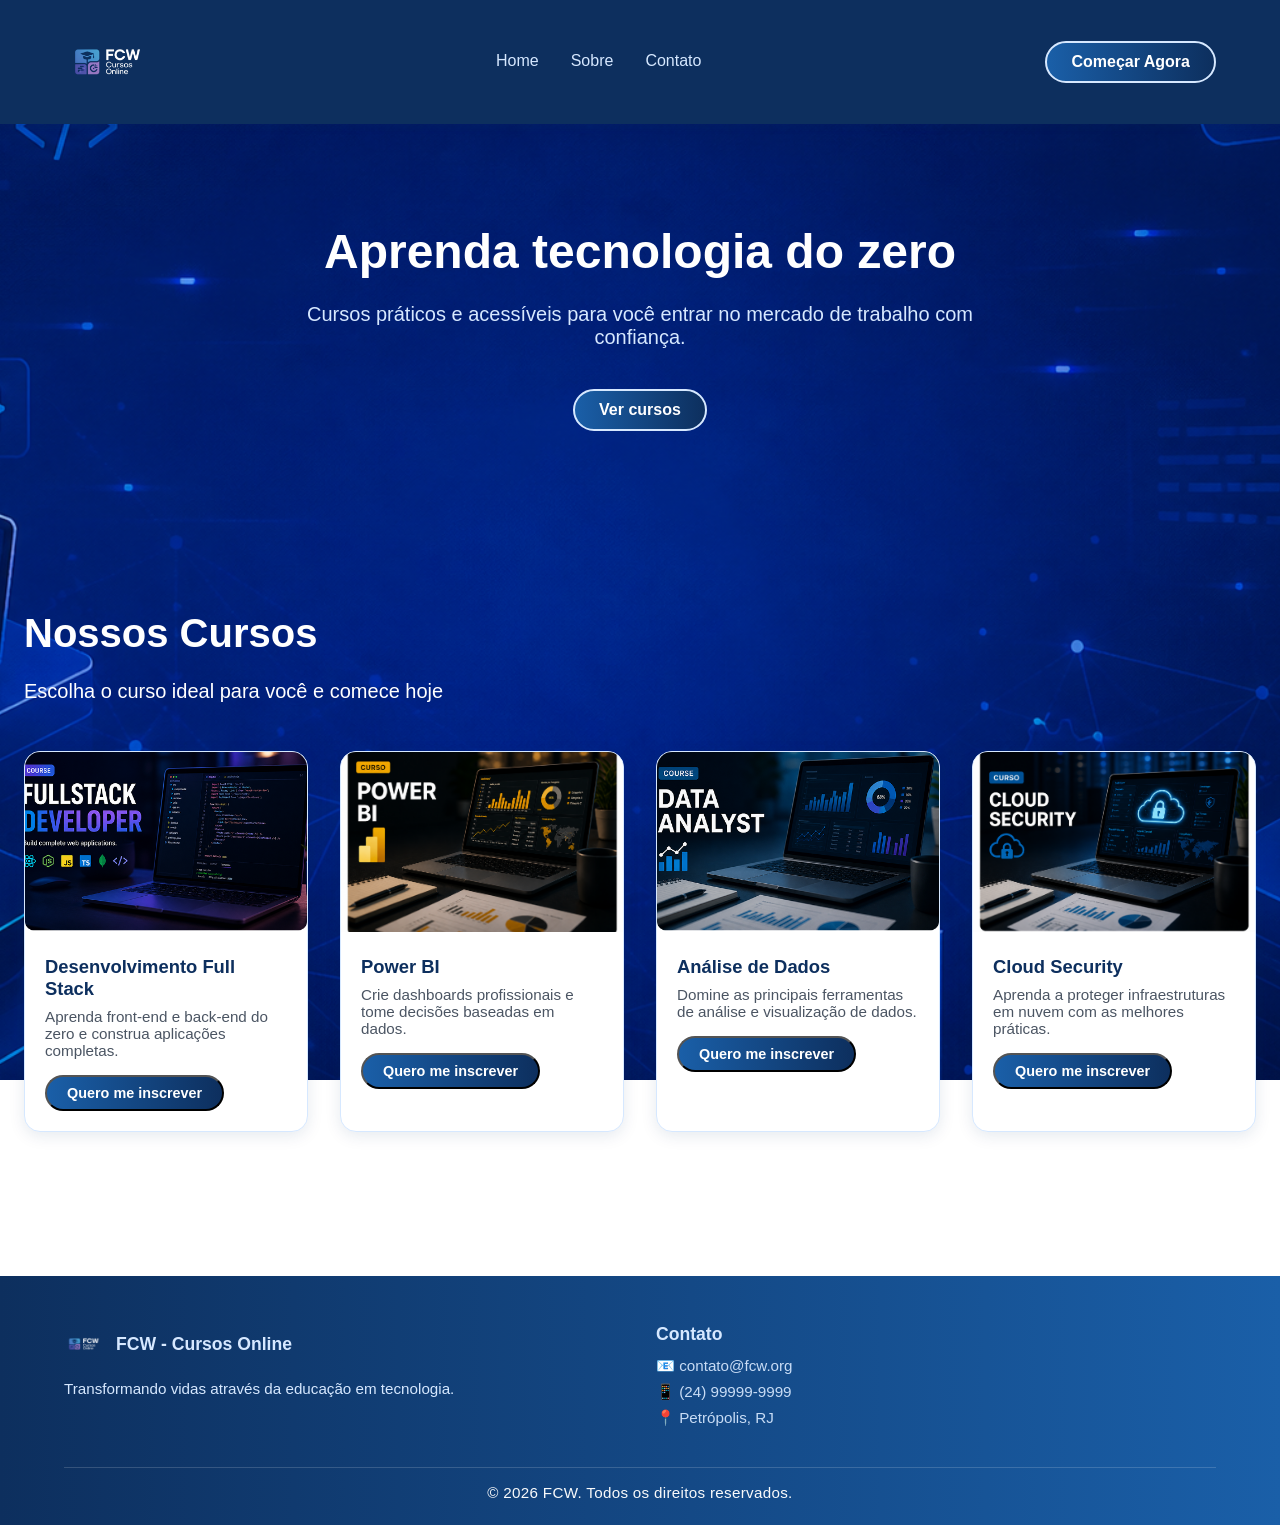
==== commit c463c547: "Atualização Contact" ====
--- a/index.html
+++ b/index.html
@@ -1,29 +1,31 @@
 <!DOCTYPE html>
 <html lang="pt-BR">
+
 <head>
     <meta charset="UTF-8">
     <meta name="viewport" content="width=device-width, initial-scale=1.0">
     <link rel="stylesheet" href="css/style.css">
-    <script src = "/js/script.js"></script>
+    <script src="/js/script.js"></script>
     <title>FCW Cursos</title>
 </head>
+
 <body>
-  <div class="parallax"></div>
-   <header class="header">
-    <div class="container header-content">
-      <a href="../index.html" class="logo">
+    <div class="parallax"></div>
+    <header class="header">
+        <div class="container header-content">
+            <a href="../index.html" class="logo">
 
-        <img src="./img/Logo_white_text.png" alt="Logo FCW Cursos Online">
-      </a>
-      <nav class="nav">
-        <a  href="../index.html" class="nav-link">Home</a>
-        <a href="./pages/aboutus.html" class="nav-link">Sobre</a>
-        <a href="./pages/contact.html" class="nav-link">Contato</a>
-      </nav>
-      <a href="../index.html#start" class="btn-primary">Começar Agora</a>
-    </div>
-  </header>
-  <section class="hero-index" id="start">
+                <img src="./img/Logo_white_text.png" alt="Logo FCW Cursos Online">
+            </a>
+            <nav class="nav">
+                <a href="../index.html" class="nav-link">Home</a>
+                <a href="./pages/aboutus.html" class="nav-link">Sobre</a>
+                <a href="./pages/contact.html" class="nav-link">Contato</a>
+            </nav>
+            <a href="../index.html#start" class="btn-primary">Começar Agora</a>
+        </div>
+    </header>
+    <section class="hero-index" id="start">
         <div class="container hero-index__conteudo">
             <h1 class="hero-index__titulo">Aprenda tecnologia do zero</h1>
             <p class="hero-index__subtitulo">
@@ -32,7 +34,7 @@
             <a href="#cursos" class="btn-primary">Ver cursos</a>
         </div>
     </section>
- 
+
     <!-- Cursos -->
     <main id="cursos" class="section">
         <div class="container">
@@ -40,49 +42,77 @@
                 <h2 class="section-title">Nossos Cursos</h2>
                 <p class="section-subtitle">Escolha o curso ideal para você e comece hoje</p>
             </div>
- 
+
             <div class="grid-cursos">
- 
+
                 <div class="curso-card">
                     <img src="img/FullStack.png" alt="Curso Desenvolvimento Full Stack" class="curso-card__img">
                     <div class="curso-card__corpo">
                         <h3 class="curso-card__titulo">Desenvolvimento Full Stack</h3>
-                        <p class="curso-card__texto">Aprenda front-end e back-end do zero e construa aplicações completas.</p>
-                        <a href="pages/contact.html" class="curso-card__btn">Quero me inscrever</a>
+                        <p class="curso-card__texto">Aprenda front-end e back-end do zero e construa aplicações
+                            completas.</p>
+                        <button class="curso-card__btn"
+                            onclick="abrirModal('Desenvolvimento Full Stack','img/FullStack.png','Aprenda front-end e back-end do zero e construa aplicações completas.')">
+                            Quero me inscrever
+                        </button>
                     </div>
                 </div>
- 
+
                 <div class="curso-card">
                     <img src="img/PowerBI.png" alt="Curso Power BI" class="curso-card__img">
                     <div class="curso-card__corpo">
                         <h3 class="curso-card__titulo">Power BI</h3>
-                        <p class="curso-card__texto">Crie dashboards profissionais e tome decisões baseadas em dados.</p>
-                        <a href="pages/contact.html" class="curso-card__btn">Quero me inscrever</a>
+                        <p class="curso-card__texto">
+                            Crie dashboards profissionais e tome decisões baseadas em dados.
+                        </p>
+                        <button class="curso-card__btn" onclick="abrirModal(
+                        'Power BI',
+                        'img/PowerBI.png',
+                        `Aprenda a transformar dados em dashboards interativos e relatórios profissionais.
+                        
+                        Carga horária: 50 horas
+
+                        Benefícios:                        
+                        Melhor tomada de decisões
+                        Relatórios profissionais 
+                        Destaque no mercado
+                        `
+                        )">
+                            Quero me inscrever
+                        </button>
                     </div>
                 </div>
- 
+
                 <div class="curso-card">
                     <img src="img/Analise_de_dados.png" alt="Curso Análise de Dados" class="curso-card__img">
                     <div class="curso-card__corpo">
                         <h3 class="curso-card__titulo">Análise de Dados</h3>
-                        <p class="curso-card__texto">Domine as principais ferramentas de análise e visualização de dados.</p>
-                        <a href="pages/contact.html" class="curso-card__btn">Quero me inscrever</a>
+                        <p class="curso-card__texto">Domine as principais ferramentas de análise e visualização de
+                            dados.</p>
+                        <button class="curso-card__btn"
+                            onclick="abrirModal('Análise de Dados','img/Analise_de_dados.png','Domine as principais ferramentas de análise e visualização de dados.')">
+                            Quero me inscrever
+                        </button>
                     </div>
                 </div>
- 
+
                 <div class="curso-card">
                     <img src="img/cloudSecurity.png" alt="Curso Cloud Security" class="curso-card__img">
                     <div class="curso-card__corpo">
                         <h3 class="curso-card__titulo">Cloud Security</h3>
-                        <p class="curso-card__texto">Aprenda a proteger infraestruturas em nuvem com as melhores práticas.</p>
-                        <a href="pages/contact.html" class="curso-card__btn">Quero me inscrever</a>
+                        <p class="curso-card__texto">Aprenda a proteger infraestruturas em nuvem com as melhores
+                            práticas.</p>
+                        <button class="curso-card__btn"
+                            onclick="abrirModal('Cloud Security','img/cloudSecurity.png','Aprenda a proteger infraestruturas em nuvem com as melhores práticas.')">
+                            Quero me inscrever
+                        </button>
                     </div>
                 </div>
- 
+
             </div>
         </div>
     </main>
- 
+
     <!-- Footer -->
     <footer class="footer">
         <div class="container">
@@ -108,15 +138,41 @@
             </div>
         </div>
     </footer>
-     <div vw class="enabled">
-  <div vw-access-button class="active"></div>
-  <div vw-plugin-wrapper>
-    <div class="vw-plugin-top-wrapper"></div>
-  </div>
-</div>
-<script src="https://vlibras.gov.br/app/vlibras-plugin.js"></script>
-<script>
-  new window.VLibras.Widget('https://vlibras.gov.br/app');
-</script>
+    <div vw class="enabled">
+        <div vw-access-button class="active"></div>
+        <div vw-plugin-wrapper>
+            <div class="vw-plugin-top-wrapper"></div>
+        </div>
+    </div>
+    <script src="https://vlibras.gov.br/app/vlibras-plugin.js"></script>
+    <script>
+        new window.VLibras.Widget('https://vlibras.gov.br/app');
+    </script>
+    <div id="modal" class="modal">
+        <div class="modal-box">
+
+            <!-- ESQUERDA -->
+            <div class="modal-left">
+                <img id="modal-img" src="modal" class="modal-img">
+                <div class="modal-texto">
+                    <h2 id="titulo-modal">Curso</h2>
+                    <p id="descricao-modal"></p>
+                </div>
+            </div>
+
+            <!-- DIREITA -->
+            <div class="modal-right">
+                <span class="fechar" onclick="fecharModal()">&times;</span>
+
+                <input type="text" placeholder="Seu nome">
+                <input type="email" placeholder="Seu email">
+                <input type="tel" placeholder="Seu telefone">
+
+                <button class="btn-enviar">Enviar</button>
+            </div>
+
+        </div>
+    </div>
 </body>
+
 </html>
--- a/css/style.css
+++ b/css/style.css
@@ -1,19 +1,19 @@
-*{
+* {
     margin: 0;
     box-sizing: border-box;
 }
 
-html{
+html {
     scroll-behavior: smooth;
 }
 
-body{
+body {
     font-family: sans-serif;
     font-size: 16px;
     color: #111827;
 }
 
-body:focus-visible{
+body:focus-visible {
     outline: 2px solid #99582a;
 }
 
@@ -60,12 +60,12 @@
     gap: 32px;
 }
 
-.nav-link{
+.nav-link {
     color: #d6e8ff;
     text-decoration: none;
     font-size: 1rem;
     font-weight: 500;
-    transition:  0.3s;
+    transition: 0.3s;
     border-bottom: 2px solid transparent;
 }
 
@@ -74,7 +74,7 @@
     color: #ffffff;
     border-bottom: 2px solid #ffffff;
     /* padding-bottom: 2px; */
-     transform: scale(1.03);
+    transform: scale(1.03);
 }
 
 .header .btn-primary {
@@ -89,7 +89,7 @@
     transition: filter 0.2s;
 }
 
- .btn-primary {
+.btn-primary {
     display: inline-block;
     padding: 10px 24px;
     background: linear-gradient(90deg, #1a5fa8 0%, #0d2f5e 100%);
@@ -106,23 +106,25 @@
     filter: brightness(1.2);
     transform: scale(1.2);
     transition: 0.5s;
+    box-shadow: 0 0 100px 5px rgba(0, 219, 248, 0.479);
 }
 
 .hero-about {
-    background: linear-gradient(135deg, #f0f6ff 0%, #d6e8ff 50%, #ffffff 100%);
     padding: 80px 24px;
+    backdrop-filter: blur(1px);
+    background-color: rgba(4, 82, 192, 0.418);
 }
 
 .hero-title {
     font-size: 3rem;
     font-weight: bold;
-    color: #0d2f5e;
+    color: #ffffff;
     margin-bottom: 24px;
 }
 
 .hero-subtitle {
     font-size: 1.25rem;
-    color: #4b5563;
+    color: #ffffff;
     max-width: 768px;
     margin: 0 auto;
 }
@@ -133,12 +135,10 @@
 }
 
 .section.bg-gray {
-    background: #f4f7fb;
-}
-
-.section.bg-gradient-light {
-    background: linear-gradient(135deg, #f0f6ff 0%, #d6e8ff 100%);
-}
+    backdrop-filter: blur(3px);
+}
+
+.section.bg-gradient-light {}
 
 .section-title {
     font-size: 2.5rem;
@@ -161,7 +161,7 @@
 
 .text-lg {
     font-size: 1.125rem;
-    color: #4b5563;
+    color: #fff;
 }
 
 .mb-4 {
@@ -186,7 +186,7 @@
     margin-bottom: 24px;
 }
 
-.mission-item:hover{
+.mission-item:hover {
     transform: scale(1.4);
     transition: 1s;
     background-color: rgb(25, 25, 92);
@@ -221,10 +221,40 @@
     color: #d6e8ff;
 }
 
+@keyframes glowRGB {
+    0% {
+        box-shadow: 0 0 20px 20px rgba(0, 219, 248, 0.479);
+    }
+
+    20% {
+        box-shadow: 0 0 20px 20px rgba(1, 108, 248, 0.479);
+    }
+
+    40% {
+        box-shadow: 0 0 20px 20px rgba(55, 0, 255, 0.479);
+    }
+
+    60% {
+        box-shadow: 0 0 20px 20px rgb(38, 0, 255);
+    }
+
+    80% {
+        box-shadow: 0 0 20px 20px rgba(1, 108, 248, 0.479);
+    }
+
+    100% {
+        box-shadow: 0 0 20px 20px rgba(0, 219, 248, 0.479);
+    }
+}
+
 /* Timeline */
 .timeline {
     max-width: 768px;
     margin: 0 auto;
+    box-shadow: 0 0 20px rgba(0, 219, 248, 0.479);
+    border-radius: 20px;
+    background-color: rgba(255, 255, 255, 0.808);
+    padding: 2%;
 }
 
 .timeline-item {
@@ -274,30 +304,32 @@
 
 .team-member {
     text-align: center;
+    color: white;
+    background-color: #0d2f5eb2;
+    padding: 6%;
+    border-radius: 30px;
 }
 
 .team-member:hover {
     transform: scale(140%);
     text-align: center;
-    transition: 1s;
+    transition: 0.5s;
 }
 
 
 .team-name {
     font-size: 1.25rem;
     font-weight: bold;
-    color: #111827;
     margin-bottom: 4px;
 }
 
 .team-role {
-    color: #1a5fa8;
+    color: #05baf1;
     margin-bottom: 8px;
 }
 
 .team-bio {
     font-size: 0.875rem;
-    color: #4b5563;
 }
 
 .grid-3 {
@@ -312,10 +344,11 @@
     border-radius: 16px;
     box-shadow: 0 10px 15px -3px rgba(0, 0, 0, 0.1);
 }
+
 .value-card:hover {
     transform: translateY(-5px);
     transition-duration: 0.5s;
-    box-shadow: 15px 15px 20px  rgba(31, 31, 31, 0.490);
+    box-shadow: 15px 15px 20px rgba(0, 219, 248, 0.479);
 }
 
 .value-icon {
@@ -379,32 +412,38 @@
     width: 40px;
     object-fit: contain;
 }
-.logo-text{
+
+.logo-text {
     font-weight: bold;
     font-size: 1.1rem;
     color: #d6e8ff;
 }
-.footer-text{
-    font-size:0.95rem;
+
+.footer-text {
+    font-size: 0.95rem;
     color: #d6e8ff;
-    
-}
+
+}
+
 .footer-title {
     font-size: 1.1rem;
     font-weight: 600;
     margin-bottom: 12px;
     color: #d6e8ff;
 }
+
 .footer-list {
     list-style: none;
     padding: 0;
     margin: 0;
 }
+
 .footer-list li {
     font-size: 0.95rem;
     color: #c8dcf5;
     margin-bottom: 8px;
 }
+
 .footer-bottom {
     border-top: 1px solid rgba(255, 255, 255, 0.16);
     padding-top: 16px;
@@ -453,9 +492,8 @@
 
 .curso-card:hover {
     transform: translateY(-5px);
-    box-shadow: 0 8px 24px rgba(13, 47, 94, 0.15);
     transition-duration: 1s;
-    box-shadow: 15px 15px 20px rgba(31, 31, 31, 0.479);
+    box-shadow: 15px 15px 20px rgba(0, 219, 248, 0.479);
 }
 
 .curso-card__img {
@@ -501,21 +539,130 @@
 
 
 @media (max-width: 768px) {
-    .hero-index__titulo { font-size: 2rem; }
-    .hero-index__subtitulo { font-size: 1rem; }
+    .hero-index__titulo {
+        font-size: 2rem;
+    }
+
+    .hero-index__subtitulo {
+        font-size: 1rem;
+    }
 }
 
 @media (max-width: 480px) {
-    .hero-index { padding: 60px 16px; }
-    .hero-index__titulo { font-size: 1.6rem; }
-}
-
-.parallax{
+    .hero-index {
+        padding: 60px 16px;
+    }
+
+    .hero-index__titulo {
+        font-size: 1.6rem;
+    }
+}
+
+.parallax {
     position: fixed;
     top: 0;
     left: 0;
     width: 100%;
-    background: url("../img/Plano_de_Fundo.png") center/cover;
+    background: url("../img/Plano_de_Fundo.png") center/cover repeat;
     height: 120%;
     z-index: -1;
+}
+
+.modal {
+    display: none;
+    position: fixed;
+    inset: 0;
+    background: rgba(0, 0, 0, 0.6);
+    z-index: 999;
+    backdrop-filter: blur(6px);
+}
+
+.modal-box {
+    display: flex;
+    width: 700px;
+    max-width: 90%;
+    margin: 5% auto;
+    background: #fff;
+    border-radius: 10px;
+    overflow: hidden;
+}
+
+/* LADO ESQUERDO */
+.modal-left {
+    width: 50%;
+    padding: 20px;
+    text-align: center;
+    border-right: 1px solid #ddd;
+}
+
+.modal-img {
+    width: 100%;
+    max-width: 200px;
+    margin-bottom: 15px;
+}
+
+.modal-texto {
+    background: #f5f5f5;
+    padding: 15px;
+    border-radius: 8px;
+}
+
+/* LADO DIREITO */
+.modal-right {
+    width: 50%;
+    padding: 20px;
+    display: flex;
+    flex-direction: column;
+    gap: 10px;
+}
+
+.modal-right input {
+    padding: 10px;
+    border: 1px solid #ccc;
+    border-radius: 6px;
+}
+
+.btn-enviar {
+    display: inline-block;
+    padding: 8px 20px;
+    background: linear-gradient(90deg, #1a5fa8 0%, #0d2f5e 100%);
+    color: #ffffff;
+    border-radius: 24px;
+    text-decoration: none;
+    font-size: 0.9rem;
+    font-weight: 600;
+    transition: filter 0.2s;
+}
+
+.btn-enviar:hover {
+    filter: brightness(1.2);
+    box-shadow: 0 0 40px blue;
+    transition: 1s;
+}
+
+.fechar {
+    align-self: flex-end;
+    font-size: 24px;
+    font-weight: bold;
+    color: transparent cursor: pointer;
+    transition: all 0.2s ease;
+    padding: 6px 10px;
+    border-radius: 6px;
+}
+
+/* Hover */
+.fechar:hover {
+    color: #111827;
+    /* mais escuro */
+    background-color: rgba(0, 0, 0, 0.05);
+}
+
+/* Clique */
+.fechar:active {
+    transform: scale(0.9);
+}
+
+/* Acessibilidade (teclado) */
+.fechar:focus {
+    outline: 2px solid #2563eb;
 }
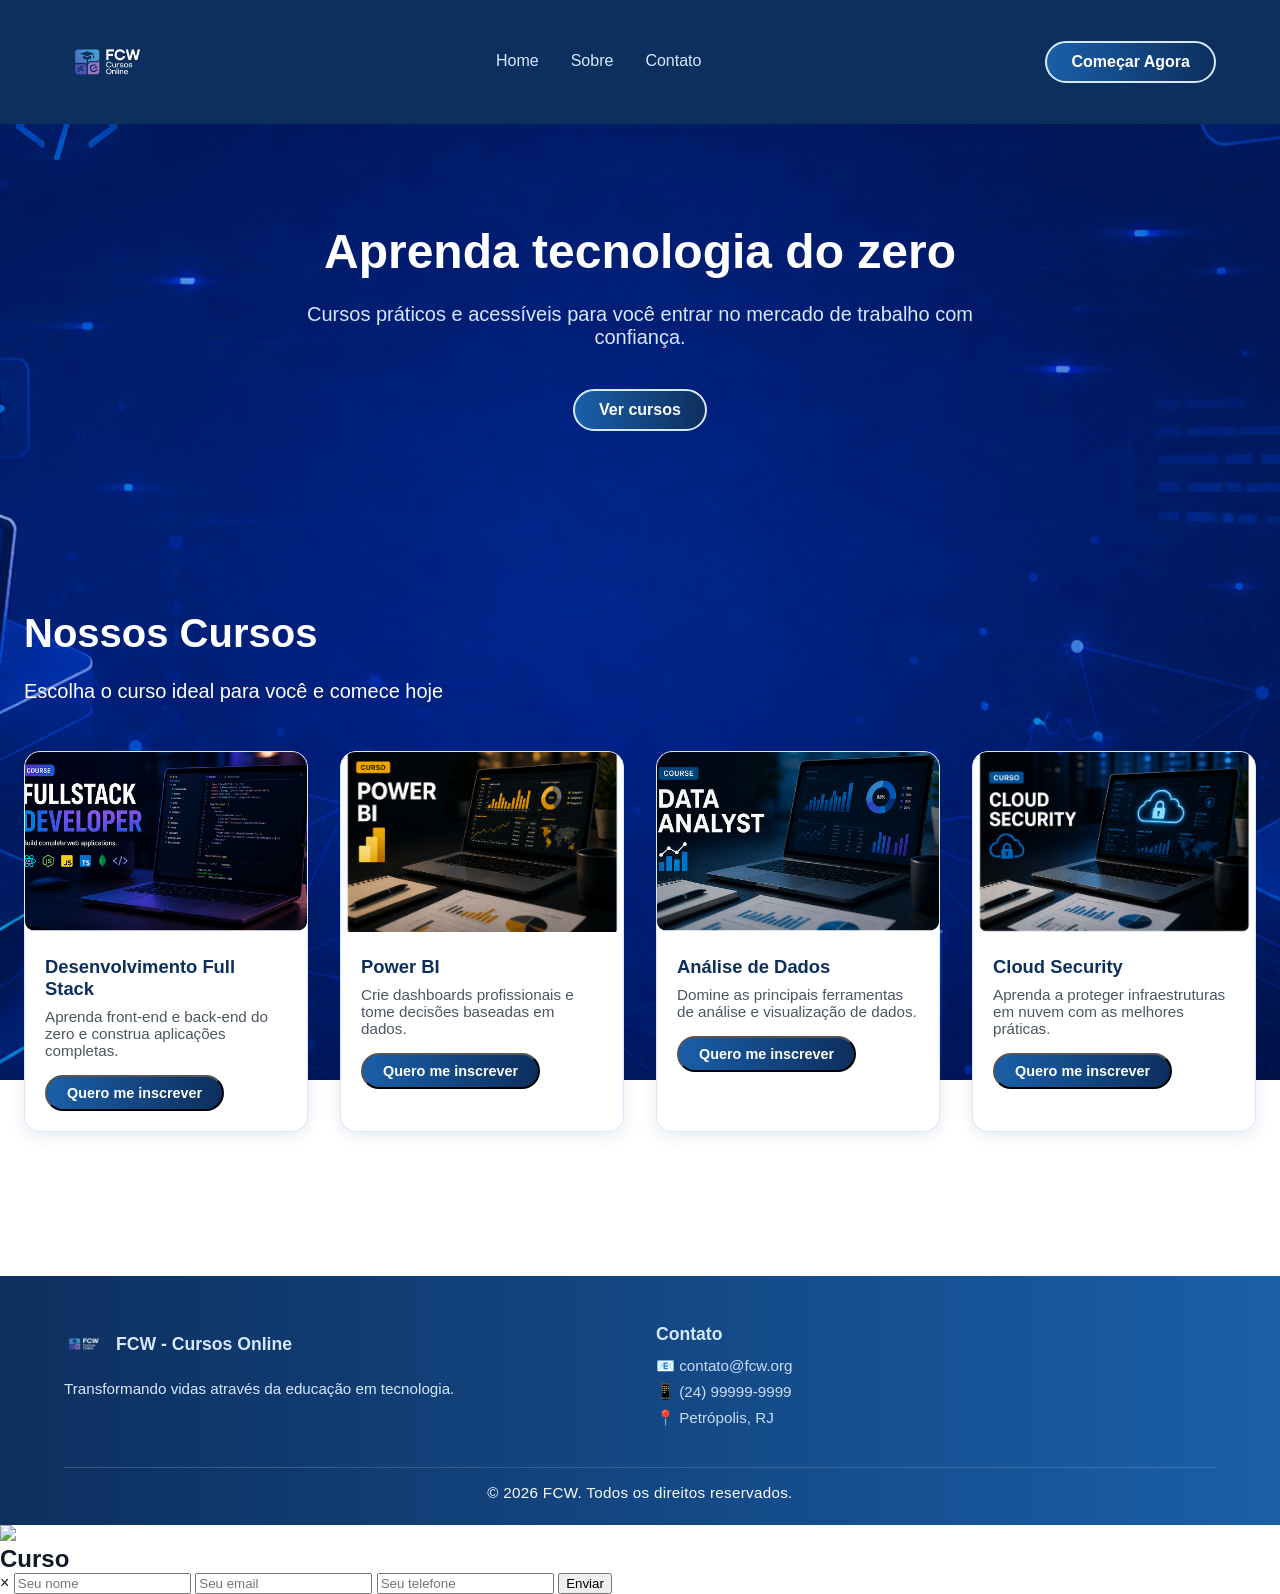
==== commit a29cb755: "Atualização modal index" ====
--- a/index.html
+++ b/index.html
@@ -51,8 +51,11 @@
                         <h3 class="curso-card__titulo">Desenvolvimento Full Stack</h3>
                         <p class="curso-card__texto">Aprenda front-end e back-end do zero e construa aplicações
                             completas.</p>
-                        <button class="curso-card__btn"
-                            onclick="abrirModal('Desenvolvimento Full Stack','img/FullStack.png','Aprenda front-end e back-end do zero e construa aplicações completas.')">
+                        <button class="curso-card__btn" onclick="abrirModal(
+                                'Desenvolvimento Full Stack',
+                                'img/FullStack.png',
+                                'Diferente da análise de dados, o desenvolvedor Full Stack é o profissional completo que constrói todas as partes de uma aplicação web ou software.\n\nCarga horária: 600 horas\n\nFront-end: Tudo o que o usuário vê e interage (botões, menus, cores). Usa tecnologias como HTML, CSS e JavaScript.\nBack-end: A parte lógica que roda no servidor, lida com banco de dados, segurança e processamento de informações.'
+                                )">
                             Quero me inscrever
                         </button>
                     </div>
@@ -66,19 +69,11 @@
                             Crie dashboards profissionais e tome decisões baseadas em dados.
                         </p>
                         <button class="curso-card__btn" onclick="abrirModal(
-                        'Power BI',
-                        'img/PowerBI.png',
-                        `Aprenda a transformar dados em dashboards interativos e relatórios profissionais.
-                        
-                        Carga horária: 50 horas
-
-                        Benefícios:                        
-                        Melhor tomada de decisões
-                        Relatórios profissionais 
-                        Destaque no mercado
-                        `
-                        )">
-                            Quero me inscrever
+                                'Power BI',
+                                'img/PowerBI.png',
+                                'Diferente de planilhas tradicionais, o Power BI é uma ferramenta de Business Intelligence que permite transformar dados em dashboards interativos e relatórios dinâmicos.\n\nCarga horária: 200 horas\n\nConexão de Dados: Importação de dados de diversas fontes, como Excel, bancos de dados e APIs.\nTratamento de Dados: Limpeza e transformação utilizando Power Query.\nModelagem de Dados: Criação de relacionamentos e medidas com DAX.\nVisualização de Dados: Desenvolvimento de dashboards interativos com gráficos e indicadores.'
+                                )">
+                        Quero me inscrever
                         </button>
                     </div>
                 </div>
@@ -89,8 +84,11 @@
                         <h3 class="curso-card__titulo">Análise de Dados</h3>
                         <p class="curso-card__texto">Domine as principais ferramentas de análise e visualização de
                             dados.</p>
-                        <button class="curso-card__btn"
-                            onclick="abrirModal('Análise de Dados','img/Analise_de_dados.png','Domine as principais ferramentas de análise e visualização de dados.')">
+                        <button class="curso-card__btn" onclick="abrirModal(
+                                'Análise de Dados',
+                                'img/Analise_de_dados.png',
+                                'Diferente do desenvolvimento de software, a análise de dados é a área responsável por coletar, organizar e interpretar informações para gerar insights e apoiar a tomada de decisão.\n\nCarga horária: 400 horas\n\nColeta de Dados: Obtenção de informações a partir de diversas fontes, como bancos de dados, planilhas e APIs.\nTratamento de Dados: Limpeza e organização dos dados, removendo erros e inconsistências.\nAnálise de Dados: Interpretação dos dados para identificar padrões, tendências e gerar insights.\nVisualização de Dados: Criação de gráficos e dashboards utilizando ferramentas como Power BI e Python.'
+                                )">
                             Quero me inscrever
                         </button>
                     </div>
@@ -102,8 +100,11 @@
                         <h3 class="curso-card__titulo">Cloud Security</h3>
                         <p class="curso-card__texto">Aprenda a proteger infraestruturas em nuvem com as melhores
                             práticas.</p>
-                        <button class="curso-card__btn"
-                            onclick="abrirModal('Cloud Security','img/cloudSecurity.png','Aprenda a proteger infraestruturas em nuvem com as melhores práticas.')">
+                        <button class="curso-card__btn" onclick="abrirModal(
+                                'Cloud Security',
+                                'img/cloudSecurity.png',
+                                'Diferente da segurança tradicional, o Cloud Security é focado na proteção de dados, aplicações e infraestruturas em ambientes de computação em nuvem.\n\nCarga horária: 450 horas\n\nSegurança na Nuvem: Proteção de serviços e recursos em plataformas como AWS, Azure e Google Cloud.\nGestão de Identidade e Acesso: Controle de permissões e autenticação de usuários para garantir acesso seguro.\nProteção de Dados: Criptografia e boas práticas para manter a confidencialidade e integridade das informações.\nMonitoramento e Resposta: Identificação de ameaças e resposta a incidentes em tempo real.'
+                                )">
                             Quero me inscrever
                         </button>
                     </div>
--- a/css/style.css
+++ b/css/style.css
@@ -1,167 +1,23 @@
-* {
+@import url(index.css);
+@import url(contact.css);
+@import url(aboutus.css);
+*{
     margin: 0;
     box-sizing: border-box;
 }
 
-html {
+html{
     scroll-behavior: smooth;
 }
 
-body {
+body{
     font-family: sans-serif;
     font-size: 16px;
     color: #111827;
 }
 
-body:focus-visible {
+body:focus-visible{
     outline: 2px solid #99582a;
-}
-
-.header {
-    width: 100%;
-    background: #0d2f5e;
-    position: sticky;
-    top: 0;
-    z-index: 20;
-    box-shadow: 0 2px 8px rgba(13, 47, 94, 0.2);
-    padding: 0;
-}
-
-.header .header-content {
-    display: flex;
-    align-items: center;
-    justify-content: space-between;
-    max-width: 1200px;
-    margin: 0 auto;
-    padding: 18px 24px;
-}
-
-.header .logo {
-    display: flex;
-    align-items: center;
-    text-decoration: none;
-    gap: 30px;
-}
-
-.header .logo img {
-    height: 88px;
-    width: 88px;
-    object-fit: contain;
-}
-
-.header .logo-text {
-    font-weight: bold;
-    font-size: 1.5rem;
-    color: #d6e8ff;
-}
-
-.header .nav {
-    display: flex;
-    gap: 32px;
-}
-
-.nav-link {
-    color: #d6e8ff;
-    text-decoration: none;
-    font-size: 1rem;
-    font-weight: 500;
-    transition: 0.3s;
-    border-bottom: 2px solid transparent;
-}
-
-
-.nav-link:hover {
-    color: #ffffff;
-    border-bottom: 2px solid #ffffff;
-    /* padding-bottom: 2px; */
-    transform: scale(1.03);
-}
-
-.header .btn-primary {
-    padding: 10px 24px;
-    background: linear-gradient(90deg, #1a5fa8 0%, #0d2f5e 100%);
-    color: #fff;
-    border: 2px solid #d6e8ff;
-    border-radius: 24px;
-    text-decoration: none;
-    font-size: 1rem;
-    font-weight: 600;
-    transition: filter 0.2s;
-}
-
-.btn-primary {
-    display: inline-block;
-    padding: 10px 24px;
-    background: linear-gradient(90deg, #1a5fa8 0%, #0d2f5e 100%);
-    color: #fff;
-    border: 2px solid #d6e8ff;
-    border-radius: 24px;
-    text-decoration: none;
-    font-size: 1rem;
-    font-weight: 600;
-    transition: filter 0.2s;
-}
-
-.btn-primary:hover {
-    filter: brightness(1.2);
-    transform: scale(1.2);
-    transition: 0.5s;
-    box-shadow: 0 0 100px 5px rgba(0, 219, 248, 0.479);
-}
-
-.hero-about {
-    padding: 80px 24px;
-    backdrop-filter: blur(1px);
-    background-color: rgba(4, 82, 192, 0.418);
-}
-
-.hero-title {
-    font-size: 3rem;
-    font-weight: bold;
-    color: #ffffff;
-    margin-bottom: 24px;
-}
-
-.hero-subtitle {
-    font-size: 1.25rem;
-    color: #ffffff;
-    max-width: 768px;
-    margin: 0 auto;
-}
-
-/* Mission Section */
-.section {
-    padding: 80px 24px;
-}
-
-.section.bg-gray {
-    backdrop-filter: blur(3px);
-}
-
-.section.bg-gradient-light {}
-
-.section-title {
-    font-size: 2.5rem;
-    font-weight: bold;
-    color: #ffffff;
-    margin-bottom: 24px;
-}
-
-.section-subtitle {
-    font-size: 1.25rem;
-    color: #ffffff;
-}
-
-.grid-2 {
-    display: grid;
-    grid-template-columns: repeat(auto-fit, minmax(300px, 1fr));
-    gap: 48px;
-    align-items: center;
-}
-
-.text-lg {
-    font-size: 1.125rem;
-    color: #fff;
 }
 
 .mb-4 {
@@ -172,497 +28,21 @@
     margin-bottom: 48px;
 }
 
-.mission-card {
-    background: linear-gradient(135deg, #0d2f5e 0%, #1a5fa8 100%);
-    border-radius: 16px;
-    padding: 48px;
-    color: white;
+@keyframes glowRGB {
+    0% {box-shadow: 0 0 20px 20px rgba(0, 219, 248, 0.479);}
+    20% {box-shadow: 0 0 20px 20px  rgba(1, 108, 248, 0.479);}
+    40% {box-shadow: 0 0 20px 20px rgba(55, 0, 255, 0.479);}
+    60% {box-shadow: 0 0 20px 20px rgb(38, 0, 255);}
+    80% {box-shadow: 0 0 20px 20px rgba(1, 108, 248, 0.479);}
+    100% {box-shadow: 0 0 20px 20px rgba(0, 219, 248, 0.479);}
 }
 
-.mission-item {
-    display: flex;
-    align-items: center;
-    gap: 16px;
-    margin-bottom: 24px;
-}
-
-.mission-item:hover {
-    transform: scale(1.4);
-    transition: 1s;
-    background-color: rgb(25, 25, 92);
-    border-radius: 6px;
-    padding: 3%;
-}
-
-.mission-item:last-child {
-    margin-bottom: 0;
-}
-
-.mission-icon {
-    width: 64px;
-    height: 64px;
-    border-radius: 50%;
-    background: rgba(255, 255, 255, 0.2);
-    backdrop-filter: blur(10px);
-    display: flex;
-    align-items: center;
-    justify-content: center;
-    font-size: 2rem;
-    flex-shrink: 0;
-}
-
-.mission-item-title {
-    font-size: 1.25rem;
-    font-weight: bold;
-    margin-bottom: 4px;
-}
-
-.mission-item-text {
-    color: #d6e8ff;
-}
-
-@keyframes glowRGB {
-    0% {
-        box-shadow: 0 0 20px 20px rgba(0, 219, 248, 0.479);
-    }
-
-    20% {
-        box-shadow: 0 0 20px 20px rgba(1, 108, 248, 0.479);
-    }
-
-    40% {
-        box-shadow: 0 0 20px 20px rgba(55, 0, 255, 0.479);
-    }
-
-    60% {
-        box-shadow: 0 0 20px 20px rgb(38, 0, 255);
-    }
-
-    80% {
-        box-shadow: 0 0 20px 20px rgba(1, 108, 248, 0.479);
-    }
-
-    100% {
-        box-shadow: 0 0 20px 20px rgba(0, 219, 248, 0.479);
-    }
-}
-
-/* Timeline */
-.timeline {
-    max-width: 768px;
-    margin: 0 auto;
-    box-shadow: 0 0 20px rgba(0, 219, 248, 0.479);
-    border-radius: 20px;
-    background-color: rgba(255, 255, 255, 0.808);
-    padding: 2%;
-}
-
-.timeline-item {
-    display: flex;
-    gap: 24px;
-    margin-bottom: 32px;
-}
-
-.timeline-year {
-    width: 64px;
-    height: 64px;
-    border-radius: 50%;
-    background: #1a5fa8;
-    color: white;
-    display: flex;
-    align-items: center;
-    justify-content: center;
-    font-weight: bold;
-    flex-shrink: 0;
-}
-
-.timeline-year.gradient {
-    background: linear-gradient(135deg, #0d2f5e 0%, #1a5fa8 100%);
-}
-
-.timeline-content {
-    flex: 1;
-}
-
-.timeline-title {
-    font-size: 1.25rem;
-    font-weight: bold;
-    color: #111827;
-    margin-bottom: 8px;
-}
-
-.timeline-text {
-    color: #4b5563;
-}
-
-/* Team */
-.grid-4 {
-    display: grid;
-    grid-template-columns: repeat(auto-fit, minmax(200px, 1fr));
-    gap: 32px;
-}
-
-.team-member {
-    text-align: center;
-    color: white;
-    background-color: #0d2f5eb2;
-    padding: 6%;
-    border-radius: 30px;
-}
-
-.team-member:hover {
-    transform: scale(140%);
-    text-align: center;
-    transition: 0.5s;
-}
-
-
-.team-name {
-    font-size: 1.25rem;
-    font-weight: bold;
-    margin-bottom: 4px;
-}
-
-.team-role {
-    color: #05baf1;
-    margin-bottom: 8px;
-}
-
-.team-bio {
-    font-size: 0.875rem;
-}
-
-.grid-3 {
-    display: grid;
-    grid-template-columns: repeat(auto-fit, minmax(250px, 1fr));
-    gap: 32px;
-}
-
-.value-card {
-    background: white;
-    padding: 32px;
-    border-radius: 16px;
-    box-shadow: 0 10px 15px -3px rgba(0, 0, 0, 0.1);
-}
-
-.value-card:hover {
-    transform: translateY(-5px);
-    transition-duration: 0.5s;
-    box-shadow: 15px 15px 20px rgba(0, 219, 248, 0.479);
-}
-
-.value-icon {
-    width: 64px;
-    height: 64px;
-    border-radius: 50%;
-    background: #d6e8ff;
-    display: flex;
-    align-items: center;
-    justify-content: center;
-    font-size: 2rem;
-    margin-bottom: 16px;
-}
-
-.value-title {
-    font-size: 1.25rem;
-    font-weight: bold;
-    color: #0d2f5e;
-    margin-bottom: 12px;
-}
-
-.value-text {
-    color: #4b5563;
-}
-
-
-.footer {
-    background: linear-gradient(90deg, #0d2f5e 0%, #1a5fa8 100%);
-    color: #fff;
-    padding: 48px 0 24px 0;
-    margin-top: 64px;
-}
-
-.footer .container {
-    max-width: 1200px;
-    margin: 0 auto;
-    padding: 0 24px;
-}
-
-.footer .grid-4 {
-    display: grid;
-    grid-template-columns: repeat(auto-fit, minmax(220px, 1fr));
-    gap: 32px;
-    margin-bottom: 32px;
-}
-
-
-
-.footer-logo {
-    display: flex;
-    align-items: center;
-    font-size: 1.7rem;
-    font-weight: bold;
-    color: #fff;
-    margin-bottom: 16px;
-    gap: 12px;
-}
-
-.footer-logo img {
-    height: 40px;
-    width: 40px;
-    object-fit: contain;
-}
-
-.logo-text {
-    font-weight: bold;
-    font-size: 1.1rem;
-    color: #d6e8ff;
-}
-
-.footer-text {
-    font-size: 0.95rem;
-    color: #d6e8ff;
-
-}
-
-.footer-title {
-    font-size: 1.1rem;
-    font-weight: 600;
-    margin-bottom: 12px;
-    color: #d6e8ff;
-}
-
-.footer-list {
-    list-style: none;
-    padding: 0;
-    margin: 0;
-}
-
-.footer-list li {
-    font-size: 0.95rem;
-    color: #c8dcf5;
-    margin-bottom: 8px;
-}
-
-.footer-bottom {
-    border-top: 1px solid rgba(255, 255, 255, 0.16);
-    padding-top: 16px;
-    text-align: center;
-    color: #f9fafb;
-    font-size: 0.95rem;
-    letter-spacing: 0.02em;
-}
-
-.hero-index {
-    padding: 100px 24px;
-    text-align: center;
-}
-
-.hero-index__conteudo {
-    max-width: 700px;
-    margin: 0 auto;
-}
-
-.hero-index__titulo {
-    font-size: 3rem;
-    font-weight: bold;
-    color: #ffffff;
-    margin-bottom: 24px;
-}
-
-.hero-index__subtitulo {
-    font-size: 1.25rem;
-    color: #d6e8ff;
-    margin-bottom: 40px;
-}
-
-.grid-cursos {
-    display: grid;
-    grid-template-columns: repeat(auto-fit, minmax(240px, 1fr));
-    gap: 32px;
-}
-
-.curso-card {
-    background: #ffffff;
-    border: 1px solid #d6e8ff;
-    border-radius: 16px;
-    box-shadow: 0 4px 16px rgba(13, 47, 94, 0.10);
-    overflow: hidden;
-}
-
-.curso-card:hover {
-    transform: translateY(-5px);
-    transition-duration: 1s;
-    box-shadow: 15px 15px 20px rgba(0, 219, 248, 0.479);
-}
-
-.curso-card__img {
-    width: 100%;
-    height: 180px;
-    object-fit: cover;
-}
-
-.curso-card__corpo {
-    padding: 20px;
-}
-
-.curso-card__titulo {
-    font-size: 1.15rem;
-    font-weight: bold;
-    color: #0d2f5e;
-    margin-bottom: 8px;
-}
-
-.curso-card__texto {
-    font-size: 0.95rem;
-    color: #4b5563;
-    margin-bottom: 16px;
-}
-
-.curso-card__btn {
-    display: inline-block;
-    padding: 8px 20px;
-    background: linear-gradient(90deg, #1a5fa8 0%, #0d2f5e 100%);
-    color: #ffffff;
-    border-radius: 24px;
-    text-decoration: none;
-    font-size: 0.9rem;
-    font-weight: 600;
-    transition: filter 0.2s;
-}
-
-.curso-card__btn:hover {
-    filter: brightness(1.2);
-    box-shadow: 0 0 40px blue;
-    transition: 1s;
-}
-
-
 @media (max-width: 768px) {
-    .hero-index__titulo {
-        font-size: 2rem;
-    }
-
-    .hero-index__subtitulo {
-        font-size: 1rem;
-    }
+    .hero-index__titulo { font-size: 2rem; }
+    .hero-index__subtitulo { font-size: 1rem; }
 }
 
 @media (max-width: 480px) {
-    .hero-index {
-        padding: 60px 16px;
-    }
-
-    .hero-index__titulo {
-        font-size: 1.6rem;
-    }
-}
-
-.parallax {
-    position: fixed;
-    top: 0;
-    left: 0;
-    width: 100%;
-    background: url("../img/Plano_de_Fundo.png") center/cover repeat;
-    height: 120%;
-    z-index: -1;
-}
-
-.modal {
-    display: none;
-    position: fixed;
-    inset: 0;
-    background: rgba(0, 0, 0, 0.6);
-    z-index: 999;
-    backdrop-filter: blur(6px);
-}
-
-.modal-box {
-    display: flex;
-    width: 700px;
-    max-width: 90%;
-    margin: 5% auto;
-    background: #fff;
-    border-radius: 10px;
-    overflow: hidden;
-}
-
-/* LADO ESQUERDO */
-.modal-left {
-    width: 50%;
-    padding: 20px;
-    text-align: center;
-    border-right: 1px solid #ddd;
-}
-
-.modal-img {
-    width: 100%;
-    max-width: 200px;
-    margin-bottom: 15px;
-}
-
-.modal-texto {
-    background: #f5f5f5;
-    padding: 15px;
-    border-radius: 8px;
-}
-
-/* LADO DIREITO */
-.modal-right {
-    width: 50%;
-    padding: 20px;
-    display: flex;
-    flex-direction: column;
-    gap: 10px;
-}
-
-.modal-right input {
-    padding: 10px;
-    border: 1px solid #ccc;
-    border-radius: 6px;
-}
-
-.btn-enviar {
-    display: inline-block;
-    padding: 8px 20px;
-    background: linear-gradient(90deg, #1a5fa8 0%, #0d2f5e 100%);
-    color: #ffffff;
-    border-radius: 24px;
-    text-decoration: none;
-    font-size: 0.9rem;
-    font-weight: 600;
-    transition: filter 0.2s;
-}
-
-.btn-enviar:hover {
-    filter: brightness(1.2);
-    box-shadow: 0 0 40px blue;
-    transition: 1s;
-}
-
-.fechar {
-    align-self: flex-end;
-    font-size: 24px;
-    font-weight: bold;
-    color: transparent cursor: pointer;
-    transition: all 0.2s ease;
-    padding: 6px 10px;
-    border-radius: 6px;
-}
-
-/* Hover */
-.fechar:hover {
-    color: #111827;
-    /* mais escuro */
-    background-color: rgba(0, 0, 0, 0.05);
-}
-
-/* Clique */
-.fechar:active {
-    transform: scale(0.9);
-}
-
-/* Acessibilidade (teclado) */
-.fechar:focus {
-    outline: 2px solid #2563eb;
+    .hero-index { padding: 60px 16px; }
+    .hero-index__titulo { font-size: 1.6rem; }
 }
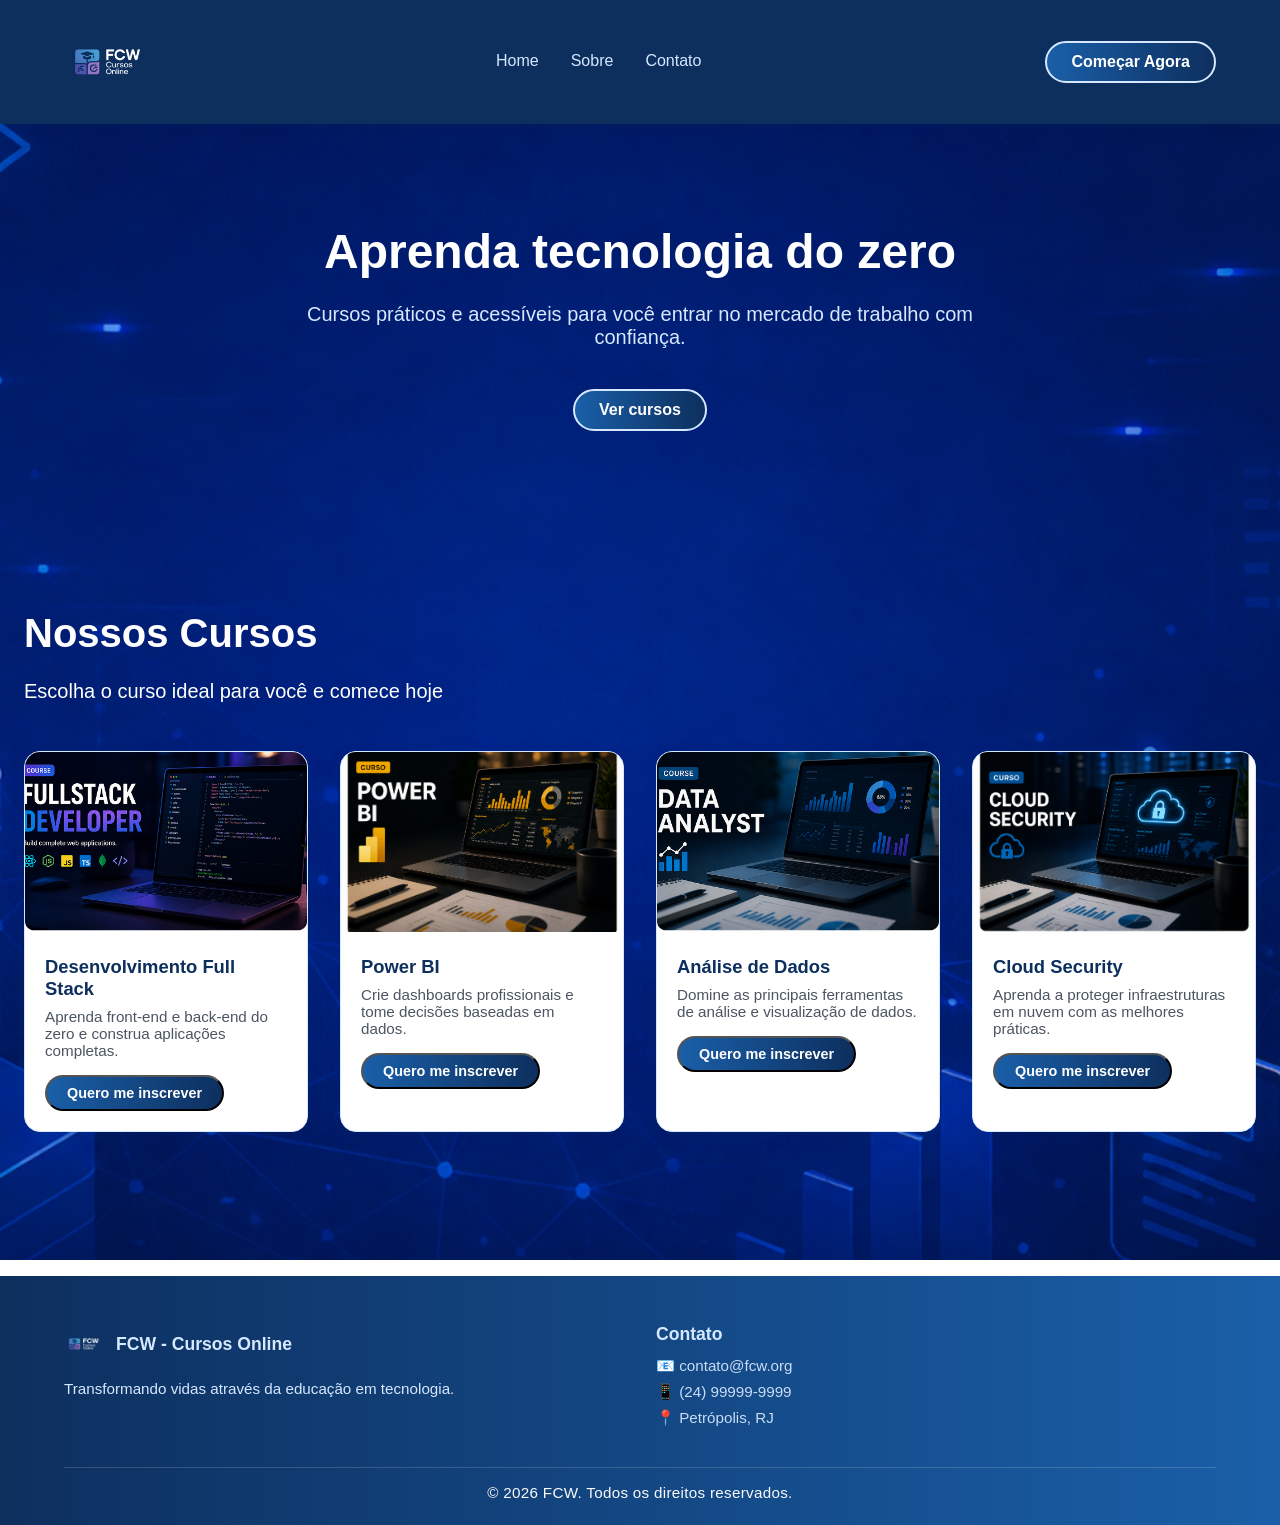
==== commit 87ef13e0: "Adicionando comentários" ====
--- a/index.html
+++ b/index.html
@@ -10,6 +10,7 @@
 </head>
 
 <body>
+    <!-- Cabeçalho da Página principal -->
     <div class="parallax"></div>
     <header class="header">
         <div class="container header-content">
@@ -25,6 +26,7 @@
             <a href="../index.html#start" class="btn-primary">Começar Agora</a>
         </div>
     </header>
+    <!--Título principal  -->
     <section class="hero-index" id="start">
         <div class="container hero-index__conteudo">
             <h1 class="hero-index__titulo">Aprenda tecnologia do zero</h1>
@@ -44,7 +46,7 @@
             </div>
 
             <div class="grid-cursos">
-
+                <!-- Curso 1 -->
                 <div class="curso-card">
                     <img src="img/FullStack.png" alt="Curso Desenvolvimento Full Stack" class="curso-card__img">
                     <div class="curso-card__corpo">
@@ -60,6 +62,7 @@
                         </button>
                     </div>
                 </div>
+                <!-- Curso 2 -->
 
                 <div class="curso-card">
                     <img src="img/PowerBI.png" alt="Curso Power BI" class="curso-card__img">
@@ -77,6 +80,7 @@
                         </button>
                     </div>
                 </div>
+                <!-- Curso 3 -->
 
                 <div class="curso-card">
                     <img src="img/Analise_de_dados.png" alt="Curso Análise de Dados" class="curso-card__img">
@@ -93,6 +97,7 @@
                         </button>
                     </div>
                 </div>
+                <!-- Curso 4 -->
 
                 <div class="curso-card">
                     <img src="img/cloudSecurity.png" alt="Curso Cloud Security" class="curso-card__img">
@@ -114,7 +119,7 @@
         </div>
     </main>
 
-    <!-- Footer -->
+    <!-- Rodapé -->
     <footer class="footer">
         <div class="container">
             <div class="grid-4">
@@ -139,6 +144,8 @@
             </div>
         </div>
     </footer>
+
+    <!-- VLibras -->
     <div vw class="enabled">
         <div vw-access-button class="active"></div>
         <div vw-plugin-wrapper>
--- a/css/style.css
+++ b/css/style.css
@@ -1,6 +1,7 @@
 @import url(index.css);
 @import url(contact.css);
 @import url(aboutus.css);
+@import url(modal.css);
 *{
     margin: 0;
     box-sizing: border-box;
